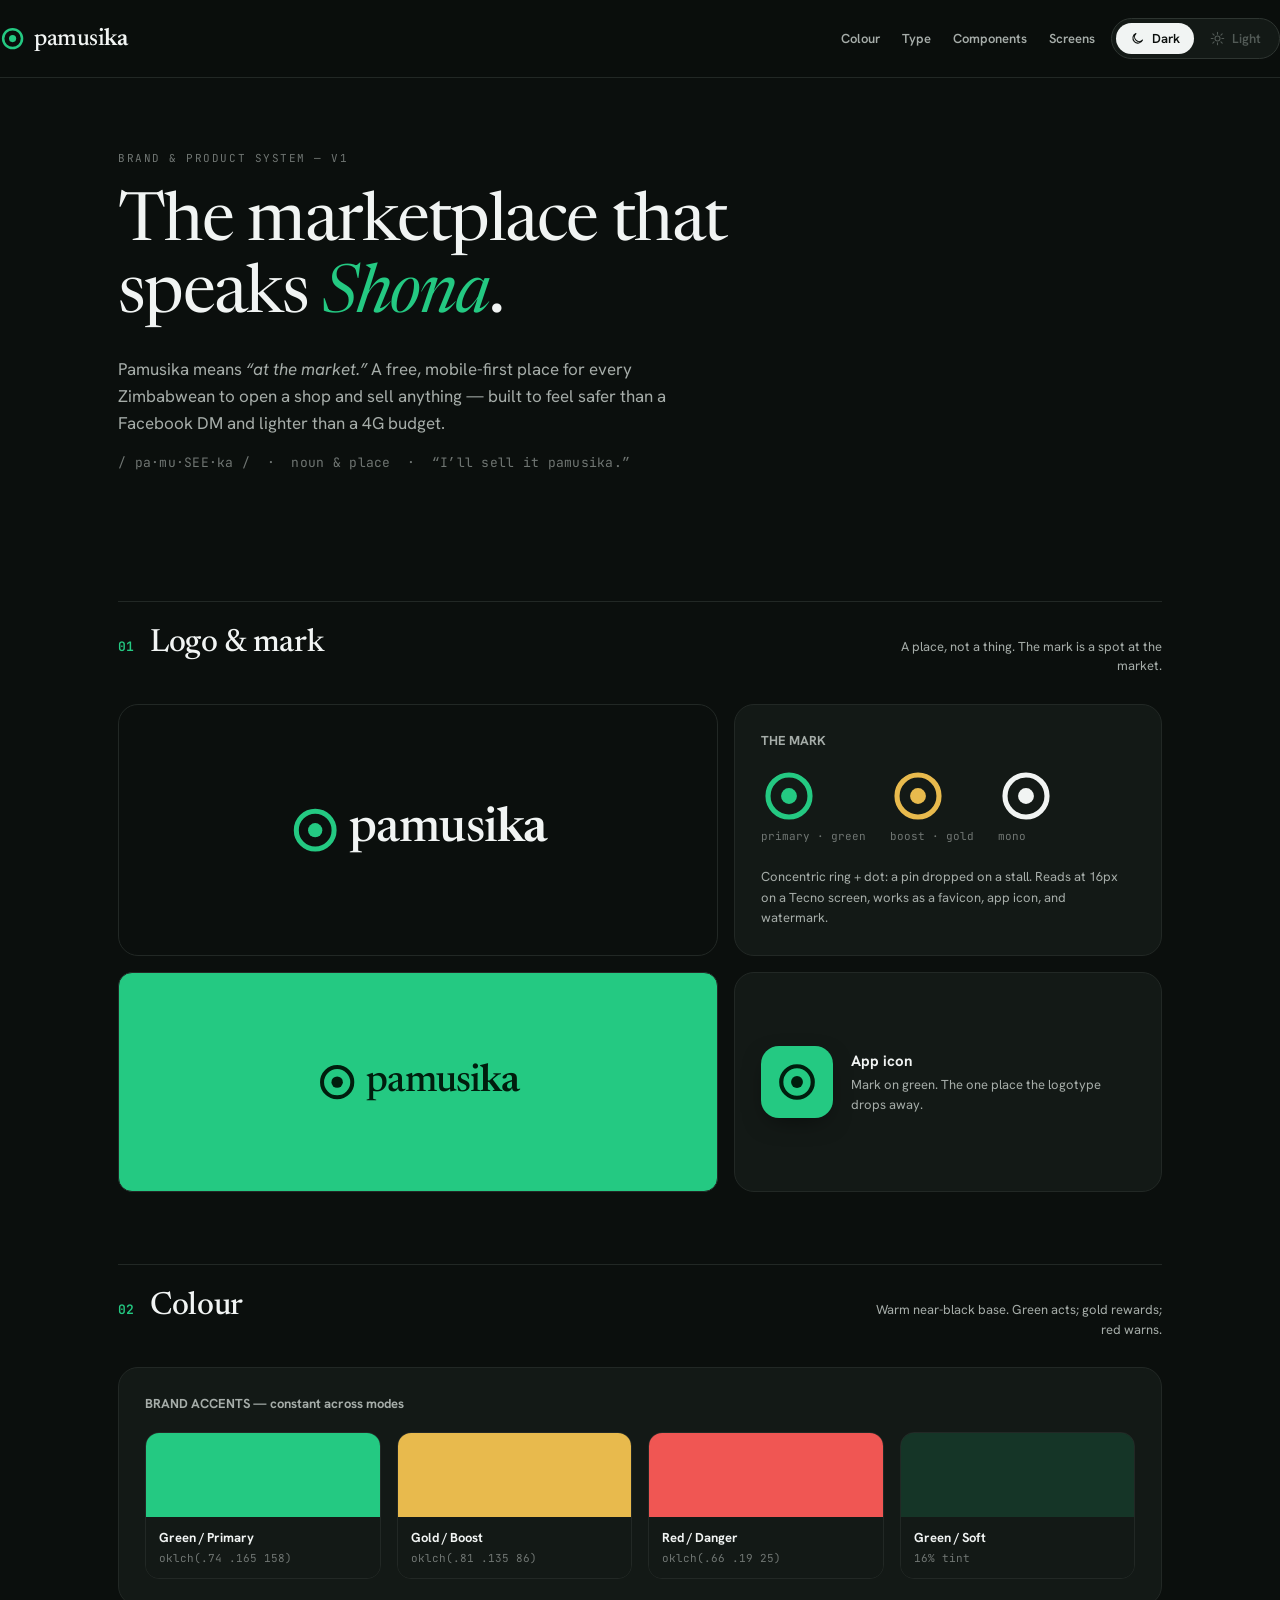
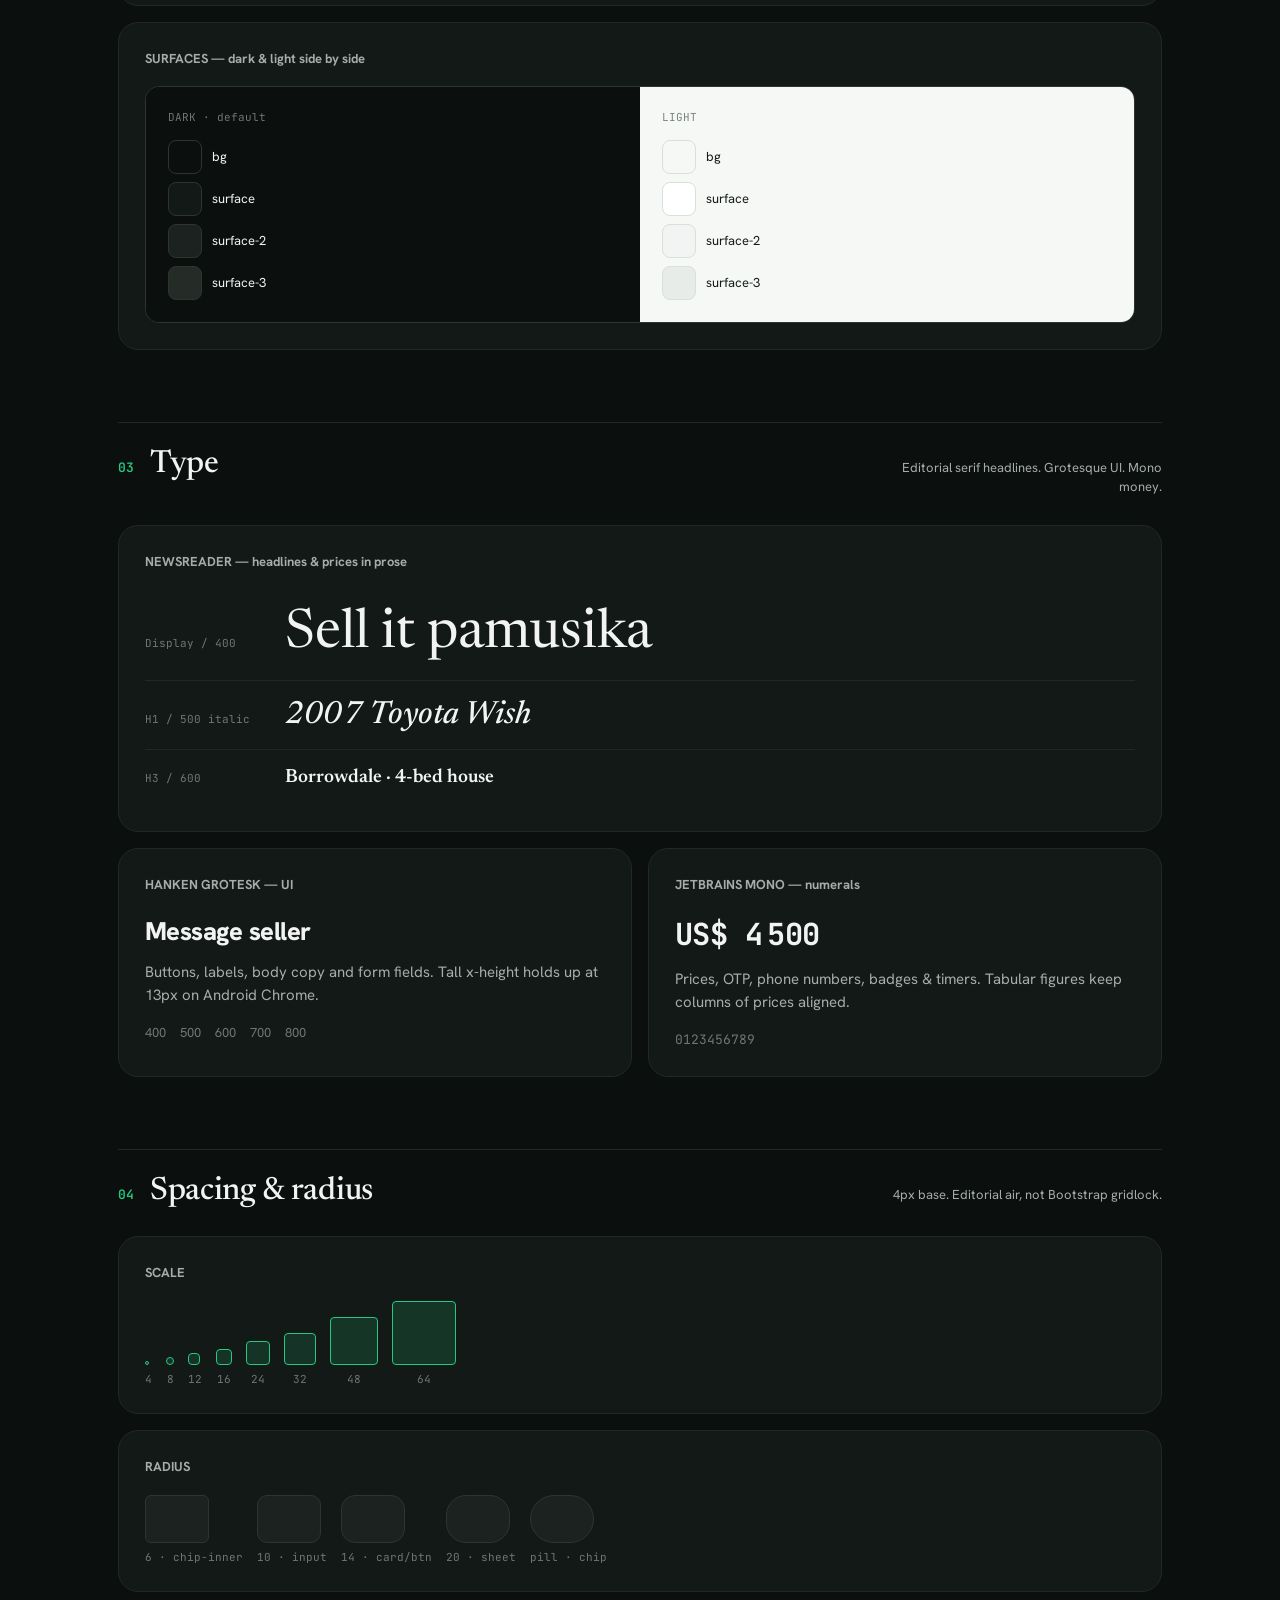
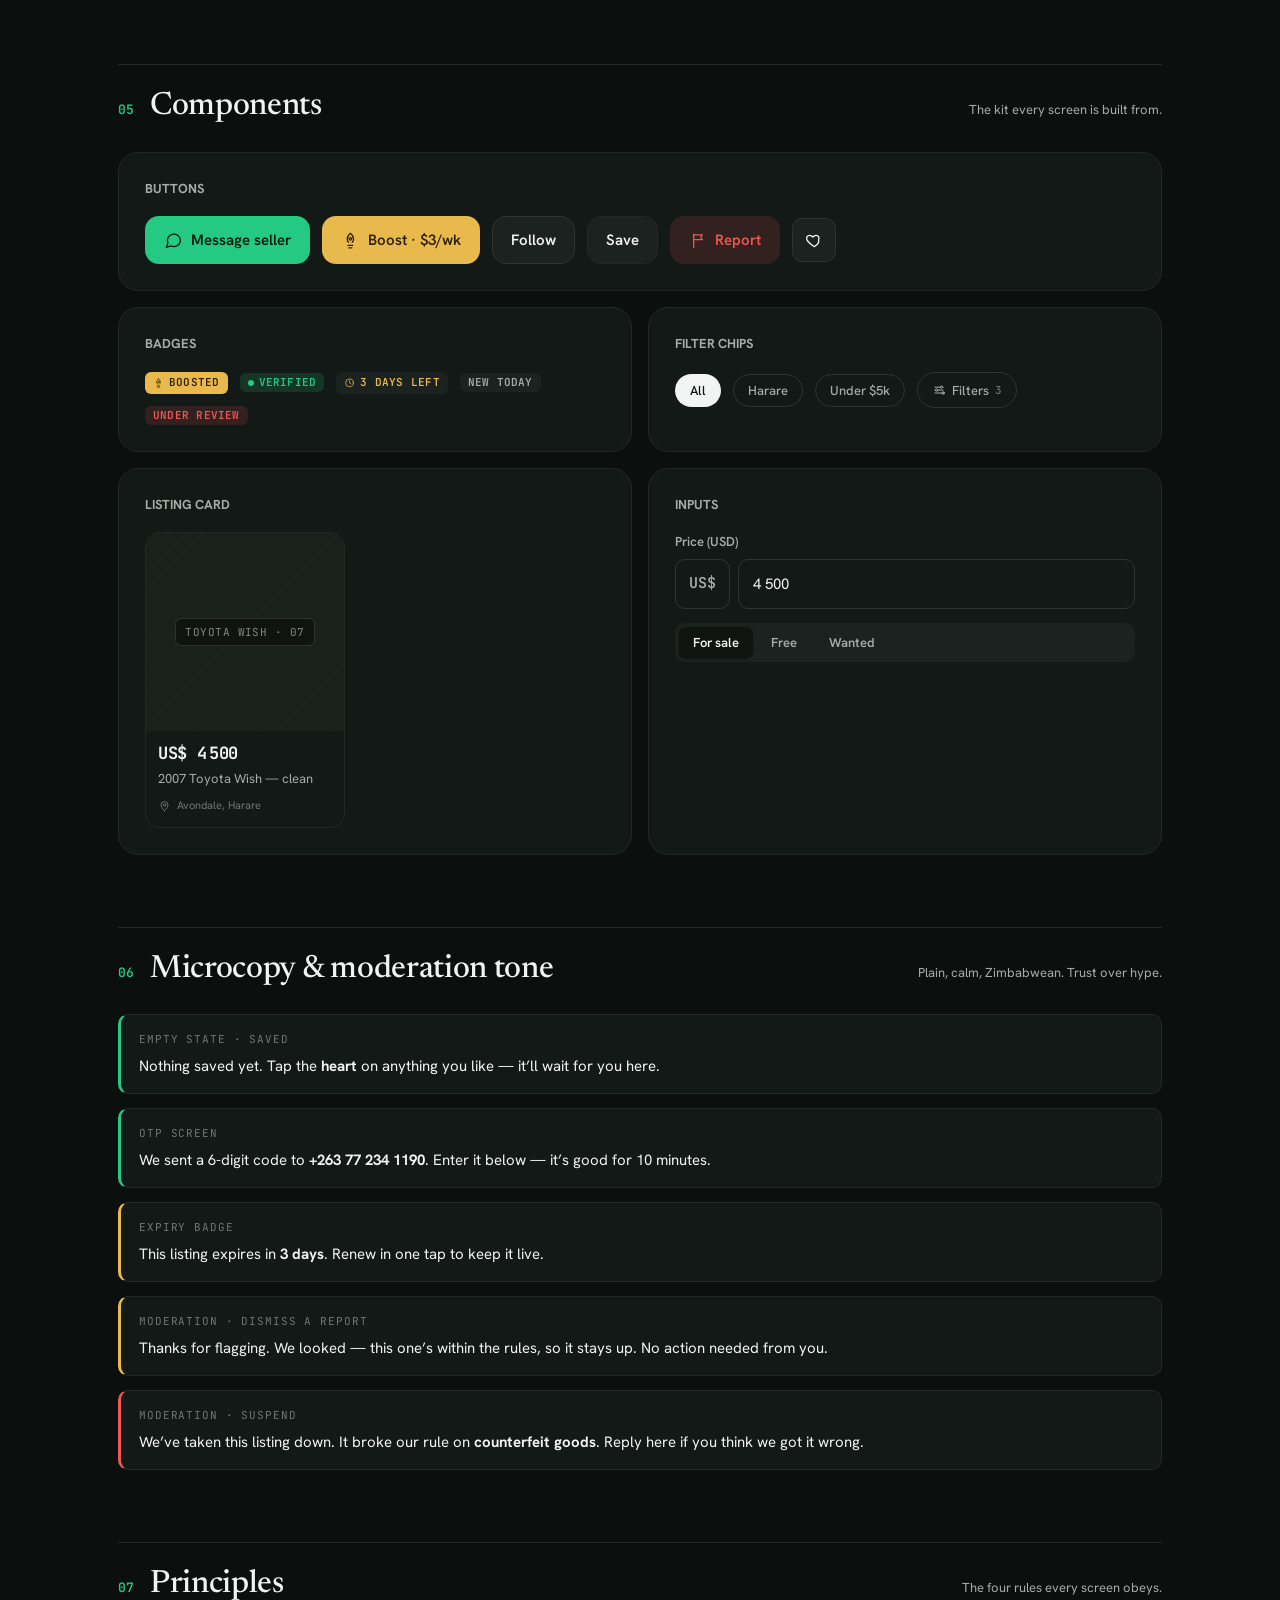
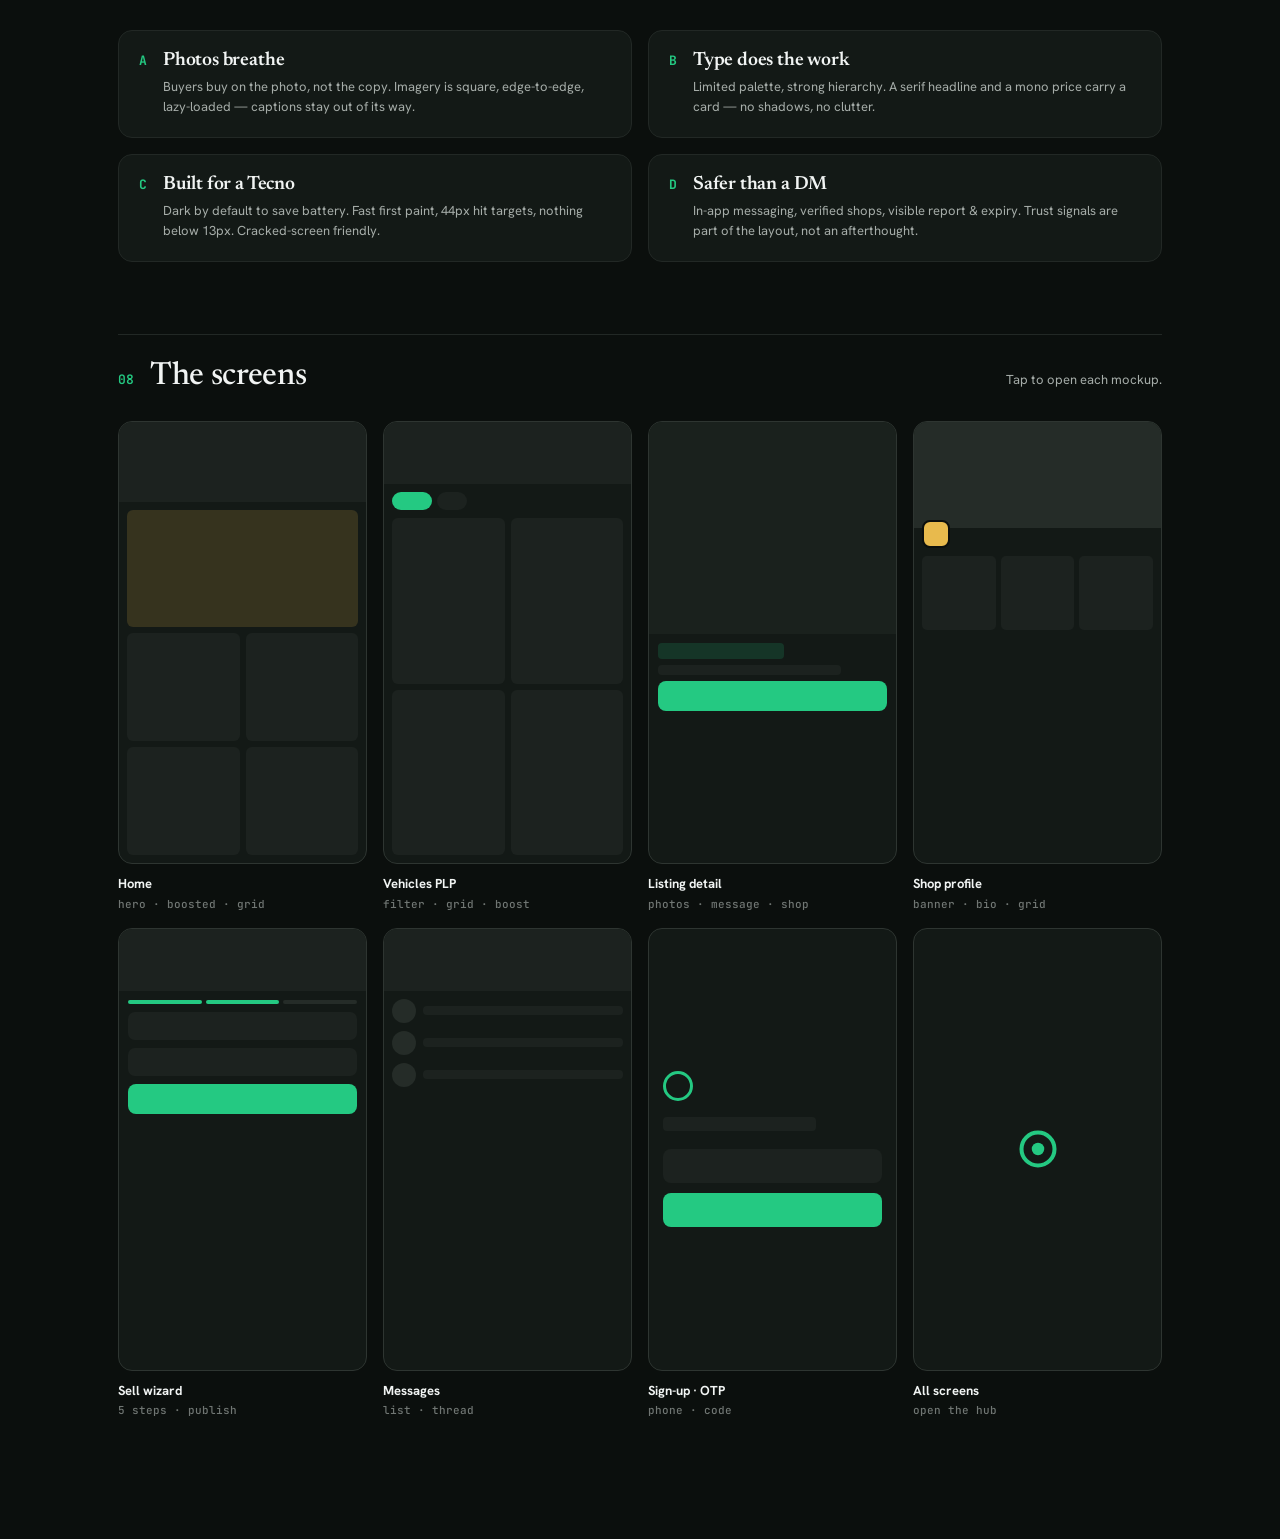
==== handoff-design/design/index.html @ 61e73e63 "init: PRD, Drizzle migration, claude-design handoff Pamusika = Zim multi-shop marketplace. Phone+OTP" ====
<!DOCTYPE html>
<html lang="en" data-theme="dark">
<head>
<meta charset="UTF-8">
<meta name="viewport" content="width=device-width, initial-scale=1">
<title>Pamusika — Design System</title>
<link rel="stylesheet" href="tokens.css">
<link rel="stylesheet" href="components.css">
<style>
  body { background: var(--bg); }
  .ds { max-width: 1100px; margin: 0 auto; padding: 0 28px 120px; }

  /* top bar */
  .ds-top { position: sticky; top: 0; z-index: 50; display: flex; align-items: center; gap: 16px;
    padding: 18px 28px; background: color-mix(in oklab, var(--bg) 86%, transparent);
    backdrop-filter: blur(14px); border-bottom: 1px solid var(--border-soft); margin: 0 -28px 0; }
  .ds-top .wordmark { font-size: 1.5rem; }
  .ds-top .spacer { flex: 1; }
  .ds-top nav { display: none; gap: 22px; font-size: var(--fs-sm); color: var(--text-muted); font-weight: 600; }
  @media (min-width: 800px){ .ds-top nav { display: flex; } }
  .ds-top nav a:hover { color: var(--text); }

  /* hero */
  .ds-hero { padding: 72px 0 56px; max-width: 760px; }
  .ds-hero .label-eyebrow { margin-bottom: 22px; }
  .ds-hero h1 { font-size: var(--fs-display); font-weight: 400; letter-spacing: -0.025em; }
  .ds-hero h1 em { font-style: italic; color: var(--green); }
  .ds-hero p { margin-top: 22px; font-size: var(--fs-lg); color: var(--text-muted); max-width: 560px; line-height: 1.6; }
  .ds-hero .pron { font-family: var(--font-mono); font-size: var(--fs-sm); color: var(--text-dim);
    margin-top: 16px; letter-spacing: 0.02em; }

  section { padding-top: 72px; }
  .sec-head { display: flex; align-items: baseline; gap: 16px; margin-bottom: 28px;
    border-top: 1px solid var(--border-soft); padding-top: 24px; }
  .sec-head .n { font-family: var(--font-mono); font-size: var(--fs-sm); color: var(--green); font-weight: 600; }
  .sec-head h2 { font-size: var(--fs-h1); font-weight: 500; }
  .sec-head p { color: var(--text-muted); font-size: var(--fs-sm); margin-left: auto; max-width: 300px; text-align: right; }
  @media (max-width: 640px){ .sec-head p { display: none; } }

  .grid { display: grid; gap: 16px; }
  .panel { background: var(--surface); border: 1px solid var(--border-soft); border-radius: var(--r-lg); padding: 26px; }
  .panel-head { font-size: var(--fs-sm); font-weight: 700; color: var(--text-muted); margin-bottom: 18px;
    display: flex; align-items: center; justify-content: space-between; }

  /* logo showcase */
  .logo-grid { grid-template-columns: 1fr; }
  @media (min-width: 720px){ .logo-grid { grid-template-columns: 1.4fr 1fr; } }
  .logo-stage { display: grid; place-items: center; min-height: 220px; gap: 0; }
  .logo-stage.dark { background: var(--bg); }
  .logo-stage.green { background: var(--green); border-radius: var(--r-md); }
  .logo-stage.green .wordmark, .logo-stage.green .wordmark .w { color: var(--green-ink); }
  .logo-stage.green .mark .ring { stroke: var(--green-ink); } .logo-stage.green .mark .dot { fill: var(--green-ink); }
  .mark-row { display: flex; align-items: center; gap: 24px; flex-wrap: wrap; }
  .mark-spec { display: flex; flex-direction: column; gap: 4px; }
  .mark-spec .mark { width: 56px; height: 56px; }
  .mark-cap { font-family: var(--font-mono); font-size: var(--fs-xs); color: var(--text-dim); }

  /* color */
  .swatches { grid-template-columns: repeat(2, 1fr); }
  @media (min-width: 640px){ .swatches { grid-template-columns: repeat(4, 1fr); } }
  .sw { border-radius: var(--r-md); overflow: hidden; border: 1px solid var(--border-soft); }
  .sw .chip-c { height: 84px; }
  .sw .meta { padding: 11px 13px; background: var(--surface); }
  .sw .meta .nm { font-size: var(--fs-sm); font-weight: 700; }
  .sw .meta .vl { font-family: var(--font-mono); font-size: var(--fs-xs); color: var(--text-dim); margin-top: 3px; }
  .mode-pair { display: grid; grid-template-columns: 1fr 1fr; gap: 0; border-radius: var(--r-md); overflow: hidden; border: 1px solid var(--border); }
  .mode-pair > div { padding: 22px; }

  /* type */
  .type-row { display: flex; align-items: baseline; gap: 20px; padding: 18px 0; border-bottom: 1px solid var(--border-soft); flex-wrap: wrap; }
  .type-row .spec { font-family: var(--font-mono); font-size: var(--fs-xs); color: var(--text-dim); width: 120px; flex: none; }
  .scale-display { font-family: var(--font-serif); line-height: 1; }

  /* components demo */
  .demo { display: flex; flex-wrap: wrap; gap: 12px; align-items: center; }
  .demo-col { display: flex; flex-direction: column; gap: 14px; }
  .spacing-row { display: flex; align-items: flex-end; gap: 14px; flex-wrap: wrap; }
  .sp-box { background: var(--green-soft); border: 1px solid var(--green); border-radius: 4px; }
  .sp-cap { font-family: var(--font-mono); font-size: var(--fs-xs); color: var(--text-dim); text-align: center; margin-top: 6px; }

  .principles { grid-template-columns: 1fr; }
  @media (min-width: 720px){ .principles { grid-template-columns: 1fr 1fr; } }
  .prin { display: flex; gap: 16px; padding: 20px; background: var(--surface); border: 1px solid var(--border-soft); border-radius: var(--r-md); }
  .prin .n { font-family: var(--font-mono); color: var(--green); font-weight: 700; font-size: var(--fs-sm); flex: none; }
  .prin h4 { font-family: var(--font-serif); font-size: var(--fs-h3); font-weight: 600; margin-bottom: 5px; }
  .prin p { font-size: var(--fs-sm); color: var(--text-muted); line-height: 1.55; }

  .screens-grid { grid-template-columns: repeat(2, 1fr); }
  @media (min-width: 700px){ .screens-grid { grid-template-columns: repeat(4, 1fr); } }
  .screen-link { display: flex; flex-direction: column; gap: 10px; }
  .screen-link .thumb { aspect-ratio: 9/16; border-radius: var(--r-md); border: 1px solid var(--border);
    background: var(--surface); display: flex; flex-direction: column; overflow: hidden; transition: border-color .15s, transform .15s var(--ease); }
  .screen-link:hover .thumb { border-color: var(--green); transform: translateY(-3px); }
  .screen-link .tt { font-size: var(--fs-sm); font-weight: 700; }
  .screen-link .tt span { display: block; font-weight: 500; color: var(--text-dim); font-family: var(--font-mono); font-size: var(--fs-xs); margin-top: 2px; }

  .copytone { display: grid; gap: 14px; }
  .ct { background: var(--surface); border: 1px solid var(--border-soft); border-left: 3px solid var(--green); border-radius: var(--r-sm); padding: 16px 18px; }
  .ct.warn { border-left-color: var(--gold); }
  .ct.danger { border-left-color: var(--danger); }
  .ct .ct-k { font-family: var(--font-mono); font-size: var(--fs-xs); color: var(--text-dim); text-transform: uppercase; letter-spacing: 0.08em; margin-bottom: 7px; }
  .ct .ct-v { font-size: var(--fs-base); }
  .ct .ct-v strong { font-weight: 700; }
</style>
</head>
<body>

<div class="ds-top">
  <span class="wordmark"><span class="mark"><svg viewBox="0 0 24 24"><circle class="ring" cx="12" cy="12" r="9" stroke-width="2.4"/><circle class="dot" cx="12" cy="12" r="3.4"/></svg></span><span class="w">pamusi<b>ka</b></span></span>
  <span class="spacer"></span>
  <nav>
    <a href="#colour">Colour</a>
    <a href="#type">Type</a>
    <a href="#components">Components</a>
    <a href="#screens">Screens</a>
  </nav>
  <div class="ctrl-toggle" data-toggle="theme">
    <button data-theme="dark"><i data-i="moon"></i>Dark</button>
    <button data-theme="light"><i data-i="sun"></i>Light</button>
  </div>
</div>

<div class="ds">

  <!-- HERO -->
  <div class="ds-hero">
    <div class="label-eyebrow">Brand &amp; product system — v1</div>
    <h1>The marketplace that speaks <em>Shona</em>.</h1>
    <p>Pamusika means <em>“at the market.”</em> A free, mobile-first place for every Zimbabwean to open a shop and sell anything — built to feel safer than a Facebook DM and lighter than a 4G budget.</p>
    <div class="pron">/ pa·mu·SEE·ka /&nbsp;&nbsp;·&nbsp;&nbsp;noun &amp; place&nbsp;&nbsp;·&nbsp;&nbsp;“I’ll sell it pamusika.”</div>
  </div>

  <!-- LOGO -->
  <section id="logo">
    <div class="sec-head"><span class="n">01</span><h2>Logo &amp; mark</h2><p>A place, not a thing. The mark is a spot at the market.</p></div>
    <div class="grid logo-grid">
      <div class="panel logo-stage dark">
        <span class="wordmark" style="font-size: 3rem;"><span class="mark"><svg viewBox="0 0 24 24"><circle class="ring" cx="12" cy="12" r="9" stroke-width="2.4"/><circle class="dot" cx="12" cy="12" r="3.4"/></svg></span><span class="w">pamusi<b>ka</b></span></span>
      </div>
      <div class="panel">
        <div class="panel-head">THE MARK</div>
        <div class="mark-row">
          <div class="mark-spec">
            <span class="mark"><svg viewBox="0 0 24 24"><circle class="ring" cx="12" cy="12" r="9" stroke-width="2.2"/><circle class="dot" cx="12" cy="12" r="3.4"/></svg></span>
            <span class="mark-cap">primary · green</span>
          </div>
          <div class="mark-spec">
            <span class="mark gold"><svg viewBox="0 0 24 24"><circle class="ring" cx="12" cy="12" r="9" stroke-width="2.2"/><circle class="dot" cx="12" cy="12" r="3.4"/></svg></span>
            <span class="mark-cap">boost · gold</span>
          </div>
          <div class="mark-spec">
            <span class="mark" style="color:var(--text)"><svg viewBox="0 0 24 24"><circle cx="12" cy="12" r="9" fill="none" stroke="currentColor" stroke-width="2.2"/><circle cx="12" cy="12" r="3.4" fill="currentColor"/></svg></span>
            <span class="mark-cap">mono</span>
          </div>
        </div>
        <p style="font-size:var(--fs-sm); color:var(--text-muted); margin-top:22px; line-height:1.6;">Concentric ring + dot: a pin dropped on a stall. Reads at 16px on a Tecno screen, works as a favicon, app icon, and watermark.</p>
      </div>
    </div>
    <div class="grid logo-grid" style="margin-top:16px;">
      <div class="panel logo-stage green">
        <span class="wordmark" style="font-size: 2.4rem;"><span class="mark"><svg viewBox="0 0 24 24"><circle class="ring" cx="12" cy="12" r="9" stroke-width="2.4"/><circle class="dot" cx="12" cy="12" r="3.4"/></svg></span><span class="w">pamusi<b>ka</b></span></span>
      </div>
      <div class="panel" style="display:flex; align-items:center; gap:18px;">
        <div style="width:72px;height:72px;border-radius:18px;background:var(--green);display:grid;place-items:center;flex:none;box-shadow:var(--shadow-md);">
          <span class="mark" style="width:42px;height:42px;"><svg viewBox="0 0 24 24"><circle cx="12" cy="12" r="9" fill="none" stroke="var(--green-ink)" stroke-width="2.4"/><circle cx="12" cy="12" r="3.4" fill="var(--green-ink)"/></svg></span>
        </div>
        <div>
          <div style="font-weight:700;">App icon</div>
          <div style="font-size:var(--fs-sm);color:var(--text-muted);margin-top:3px;">Mark on green. The one place the logotype drops away.</div>
        </div>
      </div>
    </div>
  </section>

  <!-- COLOUR -->
  <section id="colour">
    <div class="sec-head"><span class="n">02</span><h2>Colour</h2><p>Warm near-black base. Green acts; gold rewards; red warns.</p></div>

    <div class="panel" style="margin-bottom:16px;">
      <div class="panel-head">BRAND ACCENTS — constant across modes</div>
      <div class="grid swatches">
        <div class="sw"><div class="chip-c" style="background:var(--green)"></div><div class="meta"><div class="nm">Green / Primary</div><div class="vl">oklch(.74 .165 158)</div></div></div>
        <div class="sw"><div class="chip-c" style="background:var(--gold)"></div><div class="meta"><div class="nm">Gold / Boost</div><div class="vl">oklch(.81 .135 86)</div></div></div>
        <div class="sw"><div class="chip-c" style="background:var(--danger)"></div><div class="meta"><div class="nm">Red / Danger</div><div class="vl">oklch(.66 .19 25)</div></div></div>
        <div class="sw"><div class="chip-c" style="background:var(--green-soft)"></div><div class="meta"><div class="nm">Green / Soft</div><div class="vl">16% tint</div></div></div>
      </div>
    </div>

    <div class="panel">
      <div class="panel-head">SURFACES — dark &amp; light side by side</div>
      <div class="mode-pair">
        <div data-theme="dark" style="background:var(--bg)">
          <div style="font-family:var(--font-mono);font-size:var(--fs-xs);color:var(--text-dim);margin-bottom:14px;">DARK · default</div>
          <div style="display:flex;flex-direction:column;gap:8px;">
            <div style="display:flex;gap:10px;align-items:center;"><span style="width:34px;height:34px;border-radius:8px;background:var(--bg);border:1px solid var(--border)"></span><span style="font-size:var(--fs-sm)">bg</span></div>
            <div style="display:flex;gap:10px;align-items:center;"><span style="width:34px;height:34px;border-radius:8px;background:var(--surface);border:1px solid var(--border)"></span><span style="font-size:var(--fs-sm)">surface</span></div>
            <div style="display:flex;gap:10px;align-items:center;"><span style="width:34px;height:34px;border-radius:8px;background:var(--surface-2);border:1px solid var(--border)"></span><span style="font-size:var(--fs-sm)">surface-2</span></div>
            <div style="display:flex;gap:10px;align-items:center;"><span style="width:34px;height:34px;border-radius:8px;background:var(--surface-3);border:1px solid var(--border)"></span><span style="font-size:var(--fs-sm)">surface-3</span></div>
          </div>
        </div>
        <div data-theme="light" style="background:var(--bg)">
          <div style="font-family:var(--font-mono);font-size:var(--fs-xs);color:var(--text-dim);margin-bottom:14px;">LIGHT</div>
          <div style="display:flex;flex-direction:column;gap:8px;color:var(--text)">
            <div style="display:flex;gap:10px;align-items:center;"><span style="width:34px;height:34px;border-radius:8px;background:var(--bg);border:1px solid var(--border)"></span><span style="font-size:var(--fs-sm)">bg</span></div>
            <div style="display:flex;gap:10px;align-items:center;"><span style="width:34px;height:34px;border-radius:8px;background:var(--surface);border:1px solid var(--border)"></span><span style="font-size:var(--fs-sm)">surface</span></div>
            <div style="display:flex;gap:10px;align-items:center;"><span style="width:34px;height:34px;border-radius:8px;background:var(--surface-2);border:1px solid var(--border)"></span><span style="font-size:var(--fs-sm)">surface-2</span></div>
            <div style="display:flex;gap:10px;align-items:center;"><span style="width:34px;height:34px;border-radius:8px;background:var(--surface-3);border:1px solid var(--border)"></span><span style="font-size:var(--fs-sm)">surface-3</span></div>
          </div>
        </div>
      </div>
    </div>
  </section>

  <!-- TYPE -->
  <section id="type">
    <div class="sec-head"><span class="n">03</span><h2>Type</h2><p>Editorial serif headlines. Grotesque UI. Mono money.</p></div>
    <div class="grid" style="grid-template-columns:1fr;gap:16px;">
      <div class="panel">
        <div class="panel-head">NEWSREADER — headlines &amp; prices in prose</div>
        <div class="type-row"><span class="spec">Display / 400</span><span class="scale-display" style="font-size:3.4rem;">Sell it pamusika</span></div>
        <div class="type-row"><span class="spec">H1 / 500 italic</span><span class="scale-display" style="font-size:2rem;font-style:italic;font-weight:500;">2007 Toyota Wish</span></div>
        <div class="type-row" style="border:0;"><span class="spec">H3 / 600</span><span class="scale-display" style="font-size:1.2rem;font-weight:600;">Borrowdale · 4-bed house</span></div>
      </div>
      <div class="grid" style="grid-template-columns:1fr;gap:16px;">
        <div class="grid" style="grid-template-columns:1fr 1fr;gap:16px;">
          <div class="panel">
            <div class="panel-head">HANKEN GROTESK — UI</div>
            <div style="font-size:1.6rem;font-weight:800;letter-spacing:-0.02em;">Message seller</div>
            <p style="font-size:var(--fs-base);color:var(--text-muted);margin-top:10px;line-height:1.55;">Buttons, labels, body copy and form fields. Tall x-height holds up at 13px on Android Chrome.</p>
            <div style="display:flex;gap:14px;margin-top:16px;font-size:var(--fs-sm);color:var(--text-dim);"><span>400</span><span>500</span><span>600</span><span>700</span><span>800</span></div>
          </div>
          <div class="panel">
            <div class="panel-head">JETBRAINS MONO — numerals</div>
            <div class="mono" style="font-size:1.9rem;font-weight:700;letter-spacing:-0.02em;">US$ 4&thinsp;500</div>
            <p style="font-size:var(--fs-base);color:var(--text-muted);margin-top:10px;line-height:1.55;">Prices, OTP, phone numbers, badges &amp; timers. Tabular figures keep columns of prices aligned.</p>
            <div class="mono" style="display:flex;gap:14px;margin-top:16px;font-size:var(--fs-sm);color:var(--text-dim);">0123456789</div>
          </div>
        </div>
      </div>
    </div>
  </section>

  <!-- SPACING -->
  <section id="spacing">
    <div class="sec-head"><span class="n">04</span><h2>Spacing &amp; radius</h2><p>4px base. Editorial air, not Bootstrap gridlock.</p></div>
    <div class="grid" style="grid-template-columns:1fr;gap:16px;">
      <div class="panel">
        <div class="panel-head">SCALE</div>
        <div class="spacing-row">
          <div><div class="sp-box" style="width:4px;height:4px;"></div><div class="sp-cap">4</div></div>
          <div><div class="sp-box" style="width:8px;height:8px;"></div><div class="sp-cap">8</div></div>
          <div><div class="sp-box" style="width:12px;height:12px;"></div><div class="sp-cap">12</div></div>
          <div><div class="sp-box" style="width:16px;height:16px;"></div><div class="sp-cap">16</div></div>
          <div><div class="sp-box" style="width:24px;height:24px;"></div><div class="sp-cap">24</div></div>
          <div><div class="sp-box" style="width:32px;height:32px;"></div><div class="sp-cap">32</div></div>
          <div><div class="sp-box" style="width:48px;height:48px;"></div><div class="sp-cap">48</div></div>
          <div><div class="sp-box" style="width:64px;height:64px;"></div><div class="sp-cap">64</div></div>
        </div>
      </div>
      <div class="panel">
        <div class="panel-head">RADIUS</div>
        <div class="spacing-row">
          <div><div style="width:64px;height:48px;background:var(--surface-2);border:1px solid var(--border);border-radius:6px;"></div><div class="sp-cap">6 · chip-inner</div></div>
          <div><div style="width:64px;height:48px;background:var(--surface-2);border:1px solid var(--border);border-radius:10px;"></div><div class="sp-cap">10 · input</div></div>
          <div><div style="width:64px;height:48px;background:var(--surface-2);border:1px solid var(--border);border-radius:14px;"></div><div class="sp-cap">14 · card/btn</div></div>
          <div><div style="width:64px;height:48px;background:var(--surface-2);border:1px solid var(--border);border-radius:20px;"></div><div class="sp-cap">20 · sheet</div></div>
          <div><div style="width:64px;height:48px;background:var(--surface-2);border:1px solid var(--border);border-radius:999px;"></div><div class="sp-cap">pill · chip</div></div>
        </div>
      </div>
    </div>
  </section>

  <!-- COMPONENTS -->
  <section id="components">
    <div class="sec-head"><span class="n">05</span><h2>Components</h2><p>The kit every screen is built from.</p></div>

    <div class="grid" style="grid-template-columns:1fr;gap:16px;">
      <div class="panel">
        <div class="panel-head">BUTTONS</div>
        <div class="demo">
          <button class="btn btn-primary"><i data-i="chat"></i>Message seller</button>
          <button class="btn btn-gold"><i data-i="boost"></i>Boost · $3/wk</button>
          <button class="btn">Follow</button>
          <button class="btn btn-soft">Save</button>
          <button class="btn btn-danger"><i data-i="flag"></i>Report</button>
          <button class="btn btn-icon"><i data-i="heart"></i></button>
        </div>
      </div>

      <div class="grid" style="grid-template-columns:1fr 1fr;gap:16px;">
        <div class="panel">
          <div class="panel-head">BADGES</div>
          <div class="demo">
            <span class="badge badge-boost"><i data-i="boost" style="width:11px"></i>Boosted</span>
            <span class="badge badge-green badge-dot">Verified</span>
            <span class="badge badge-expire"><i data-i="clock" style="width:11px"></i>3 days left</span>
            <span class="badge">New today</span>
            <span class="badge badge-danger">Under review</span>
          </div>
        </div>
        <div class="panel">
          <div class="panel-head">FILTER CHIPS</div>
          <div class="demo" data-group>
            <span class="chip active" data-item>All</span>
            <span class="chip" data-item>Harare</span>
            <span class="chip" data-item>Under $5k</span>
            <span class="chip" data-item><i data-i="sliders" style="width:14px"></i>Filters <span class="chip-count">3</span></span>
          </div>
        </div>
      </div>

      <div class="grid" style="grid-template-columns:1fr 1fr;gap:16px;">
        <div class="panel">
          <div class="panel-head">LISTING CARD</div>
          <div class="listing" style="max-width:200px;">
            <span class="badge badge-boost"><i data-i="boost" style="width:11px"></i>Boost</span>
            <button class="listing-fav" data-fav><i data-i="heart"></i></button>
            <div class="ph"><span class="ph-tag">toyota wish · 07</span></div>
            <div class="listing-body">
              <div class="listing-price">US$ 4&thinsp;500</div>
              <div class="listing-title">2007 Toyota Wish — clean</div>
              <div class="listing-meta"><i data-i="pin" style="width:13px"></i>Avondale, Harare</div>
            </div>
          </div>
        </div>
        <div class="panel">
          <div class="panel-head">INPUTS</div>
          <div class="demo-col">
            <div class="field"><label>Price (USD)</label>
              <div class="input-group"><span class="input-prefix">US$</span><input class="input" value="4 500"></div>
            </div>
            <div class="seg" data-group><button class="active" data-item>For sale</button><button data-item>Free</button><button data-item>Wanted</button></div>
          </div>
        </div>
      </div>
    </div>
  </section>

  <!-- COPY / MODERATION -->
  <section id="copy">
    <div class="sec-head"><span class="n">06</span><h2>Microcopy &amp; moderation tone</h2><p>Plain, calm, Zimbabwean. Trust over hype.</p></div>
    <div class="copytone">
      <div class="ct"><div class="ct-k">Empty state · saved</div><div class="ct-v">Nothing saved yet. Tap the <strong>heart</strong> on anything you like — it’ll wait for you here.</div></div>
      <div class="ct"><div class="ct-k">OTP screen</div><div class="ct-v">We sent a 6-digit code to <strong>+263 77 234 1190</strong>. Enter it below — it’s good for 10 minutes.</div></div>
      <div class="ct warn"><div class="ct-k">Expiry badge</div><div class="ct-v">This listing expires in <strong>3 days</strong>. Renew in one tap to keep it live.</div></div>
      <div class="ct warn"><div class="ct-k">Moderation · dismiss a report</div><div class="ct-v">Thanks for flagging. We looked — this one’s within the rules, so it stays up. No action needed from you.</div></div>
      <div class="ct danger"><div class="ct-k">Moderation · suspend</div><div class="ct-v">We’ve taken this listing down. It broke our rule on <strong>counterfeit goods</strong>. Reply here if you think we got it wrong.</div></div>
    </div>
  </section>

  <!-- PRINCIPLES -->
  <section id="principles">
    <div class="sec-head"><span class="n">07</span><h2>Principles</h2><p>The four rules every screen obeys.</p></div>
    <div class="grid principles">
      <div class="prin"><span class="n">A</span><div><h4>Photos breathe</h4><p>Buyers buy on the photo, not the copy. Imagery is square, edge-to-edge, lazy-loaded — captions stay out of its way.</p></div></div>
      <div class="prin"><span class="n">B</span><div><h4>Type does the work</h4><p>Limited palette, strong hierarchy. A serif headline and a mono price carry a card — no shadows, no clutter.</p></div></div>
      <div class="prin"><span class="n">C</span><div><h4>Built for a Tecno</h4><p>Dark by default to save battery. Fast first paint, 44px hit targets, nothing below 13px. Cracked-screen friendly.</p></div></div>
      <div class="prin"><span class="n">D</span><div><h4>Safer than a DM</h4><p>In-app messaging, verified shops, visible report &amp; expiry. Trust signals are part of the layout, not an afterthought.</p></div></div>
    </div>
  </section>

  <!-- SCREENS -->
  <section id="screens">
    <div class="sec-head"><span class="n">08</span><h2>The screens</h2><p>Tap to open each mockup.</p></div>
    <div class="grid screens-grid">
      <a class="screen-link" href="../screens/home.html"><span class="thumb" id="t-home"></span><span class="tt">Home<span>hero · boosted · grid</span></span></a>
      <a class="screen-link" href="../screens/vehicles.html"><span class="thumb" id="t-veh"></span><span class="tt">Vehicles PLP<span>filter · grid · boost</span></span></a>
      <a class="screen-link" href="../screens/listing.html"><span class="thumb" id="t-lst"></span><span class="tt">Listing detail<span>photos · message · shop</span></span></a>
      <a class="screen-link" href="../screens/shop.html"><span class="thumb" id="t-shop"></span><span class="tt">Shop profile<span>banner · bio · grid</span></span></a>
      <a class="screen-link" href="../screens/sell.html"><span class="thumb" id="t-sell"></span><span class="tt">Sell wizard<span>5 steps · publish</span></span></a>
      <a class="screen-link" href="../screens/messages.html"><span class="thumb" id="t-msg"></span><span class="tt">Messages<span>list · thread</span></span></a>
      <a class="screen-link" href="../screens/signup.html"><span class="thumb" id="t-sign"></span><span class="tt">Sign-up · OTP<span>phone · code</span></span></a>
      <a class="screen-link" href="../index.html"><span class="thumb" id="t-hub" style="align-items:center;justify-content:center;"><span class="mark" style="width:44px;height:44px;"><svg viewBox="0 0 24 24"><circle class="ring" cx="12" cy="12" r="9" stroke-width="2.2"/><circle class="dot" cx="12" cy="12" r="3.4"/></svg></span></span><span class="tt">All screens<span>open the hub</span></span></a>
    </div>
  </section>

</div>

<script src="icons.js"></script>
<script src="shell.js"></script>
<script>
  // mini thumbnails for screen links
  function thumb(parts){ return parts; }
  const T = {
    't-home':'<div style="height:18%;background:var(--surface-2)"></div><div style="flex:1;padding:8px;display:flex;flex-direction:column;gap:6px"><div style="height:34%;background:var(--gold-soft);border-radius:6px"></div><div style="display:grid;grid-template-columns:1fr 1fr;gap:6px;flex:1"><div style="background:var(--surface-2);border-radius:6px"></div><div style="background:var(--surface-2);border-radius:6px"></div><div style="background:var(--surface-2);border-radius:6px"></div><div style="background:var(--surface-2);border-radius:6px"></div></div></div>',
    't-veh':'<div style="height:14%;background:var(--surface-2)"></div><div style="padding:8px;display:flex;gap:5px"><div style="height:18px;width:40px;background:var(--green);border-radius:99px"></div><div style="height:18px;width:30px;background:var(--surface-2);border-radius:99px"></div></div><div style="flex:1;padding:0 8px 8px;display:grid;grid-template-columns:1fr 1fr;gap:6px"><div style="background:var(--surface-2);border-radius:6px"></div><div style="background:var(--surface-2);border-radius:6px"></div><div style="background:var(--surface-2);border-radius:6px"></div><div style="background:var(--surface-2);border-radius:6px"></div></div>',
    't-lst':'<div style="height:48%;background:var(--ph-a)"></div><div style="padding:9px;display:flex;flex-direction:column;gap:6px"><div style="height:16px;width:55%;background:var(--green-soft);border-radius:4px"></div><div style="height:10px;width:80%;background:var(--surface-2);border-radius:4px"></div><div style="margin-top:auto;height:30px;background:var(--green);border-radius:8px"></div></div>',
    't-shop':'<div style="height:24%;background:var(--surface-3)"></div><div style="padding:8px;margin-top:-16px"><div style="width:28px;height:28px;border-radius:8px;background:var(--gold);border:2px solid var(--bg)"></div><div style="display:grid;grid-template-columns:1fr 1fr 1fr;gap:5px;margin-top:8px"><div style="aspect-ratio:1;background:var(--surface-2);border-radius:5px"></div><div style="aspect-ratio:1;background:var(--surface-2);border-radius:5px"></div><div style="aspect-ratio:1;background:var(--surface-2);border-radius:5px"></div></div></div>',
    't-sell':'<div style="height:14%;background:var(--surface-2)"></div><div style="padding:9px;display:flex;flex-direction:column;gap:8px"><div style="display:flex;gap:4px"><div style="flex:1;height:4px;background:var(--green);border-radius:9px"></div><div style="flex:1;height:4px;background:var(--green);border-radius:9px"></div><div style="flex:1;height:4px;background:var(--surface-3);border-radius:9px"></div></div><div style="height:28px;background:var(--surface-2);border-radius:7px"></div><div style="height:28px;background:var(--surface-2);border-radius:7px"></div><div style="margin-top:auto;height:30px;background:var(--green);border-radius:8px"></div></div>',
    't-msg':'<div style="height:14%;background:var(--surface-2)"></div><div style="flex:1;padding:8px;display:flex;flex-direction:column;gap:8px"><div style="display:flex;gap:7px;align-items:center"><div style="width:24px;height:24px;border-radius:50%;background:var(--surface-3)"></div><div style="flex:1;height:9px;background:var(--surface-2);border-radius:4px"></div></div><div style="display:flex;gap:7px;align-items:center"><div style="width:24px;height:24px;border-radius:50%;background:var(--surface-3)"></div><div style="flex:1;height:9px;background:var(--surface-2);border-radius:4px"></div></div><div style="display:flex;gap:7px;align-items:center"><div style="width:24px;height:24px;border-radius:50%;background:var(--surface-3)"></div><div style="flex:1;height:9px;background:var(--surface-2);border-radius:4px"></div></div></div>',
    't-sign':'<div style="flex:1;padding:14px;display:flex;flex-direction:column;justify-content:center;gap:10px"><div style="width:30px;height:30px;border-radius:50%;border:3px solid var(--green);margin-bottom:6px"></div><div style="height:14px;width:70%;background:var(--surface-2);border-radius:4px"></div><div style="height:34px;background:var(--surface-2);border-radius:8px;margin-top:8px"></div><div style="height:34px;background:var(--green);border-radius:8px"></div></div>',
  };
  Object.keys(T).forEach(function(id){ var el=document.getElementById(id); if(el){ el.innerHTML=T[id]; } });
</script>
</body>
</html>
---- handoff-design/design/tokens.css ----
/* ============================================================
   PAMUSIKA — Design Tokens
   "At the market." Dark-mode-first. Green + gold on warm black.
   ============================================================ */

/* ---- Fonts (Google) ---- */
@import url('https://fonts.googleapis.com/css2?family=Newsreader:ital,opsz,wght@0,6..72,400;0,6..72,500;0,6..72,600;1,6..72,400;1,6..72,500&family=Hanken+Grotesk:wght@400;500;600;700;800&family=JetBrains+Mono:wght@400;500;600;700&display=swap');

:root {
  /* ---------- TYPE ---------- */
  --font-serif: 'Newsreader', Georgia, 'Times New Roman', serif;
  --font-ui: 'Hanken Grotesk', -apple-system, system-ui, sans-serif;
  --font-mono: 'JetBrains Mono', ui-monospace, 'SF Mono', monospace;

  --fs-display: clamp(2.6rem, 9vw, 4.2rem);
  --fs-h1: 2rem;
  --fs-h2: 1.5rem;
  --fs-h3: 1.2rem;
  --fs-lg: 1.0625rem;
  --fs-base: 0.9375rem;   /* 15px */
  --fs-sm: 0.8125rem;     /* 13px */
  --fs-xs: 0.6875rem;     /* 11px */

  /* ---------- SPACING (4px base) ---------- */
  --s1: 4px;  --s2: 8px;  --s3: 12px; --s4: 16px;
  --s5: 20px; --s6: 24px; --s7: 32px; --s8: 40px;
  --s9: 48px; --s10: 64px;

  /* ---------- RADII ---------- */
  --r-xs: 6px;  --r-sm: 10px; --r-md: 14px;
  --r-lg: 20px; --r-xl: 28px; --r-pill: 999px;

  /* ---------- BRAND ACCENTS (constant across modes) ---------- */
  --green: oklch(0.74 0.165 158);
  --green-press: oklch(0.66 0.16 158);
  --green-ink: oklch(0.20 0.05 158);      /* text ON green */
  --gold: oklch(0.81 0.135 86);
  --gold-press: oklch(0.74 0.13 86);
  --gold-ink: oklch(0.26 0.06 86);        /* text ON gold */

  /* ---------- SEMANTIC ---------- */
  --danger: oklch(0.66 0.19 25);
  --danger-soft: oklch(0.66 0.19 25 / 0.14);
  --warning: var(--gold);
  --success: var(--green);

  /* motion */
  --ease: cubic-bezier(.22,.61,.36,1);
}

/* =========================================================
   DARK MODE (default)
   ========================================================= */
:root,
[data-theme="dark"] {
  color-scheme: dark;
  --bg: oklch(0.165 0.008 162);
  --bg-elev: oklch(0.185 0.009 162);
  --surface: oklch(0.205 0.01 162);
  --surface-2: oklch(0.245 0.011 162);
  --surface-3: oklch(0.285 0.012 162);
  --border: oklch(0.32 0.012 162);
  --border-soft: oklch(0.27 0.011 162);

  --text: oklch(0.965 0.004 162);
  --text-muted: oklch(0.74 0.009 162);
  --text-dim: oklch(0.56 0.009 162);

  --green-soft: oklch(0.74 0.165 158 / 0.16);
  --gold-soft: oklch(0.81 0.135 86 / 0.16);

  --ph-a: oklch(0.24 0.012 162);   /* photo placeholder base */
  --ph-b: oklch(0.27 0.014 162);   /* photo placeholder stripe */
  --ph-label: oklch(0.62 0.01 162);

  --shadow-sm: 0 1px 2px oklch(0 0 0 / 0.4);
  --shadow-md: 0 8px 24px -8px oklch(0 0 0 / 0.55);
  --shadow-lg: 0 24px 60px -20px oklch(0 0 0 / 0.7);
  --scrim: oklch(0.1 0.005 162 / 0.72);
}

/* =========================================================
   LIGHT MODE
   ========================================================= */
[data-theme="light"] {
  color-scheme: light;
  --bg: oklch(0.975 0.004 150);
  --bg-elev: oklch(0.995 0.003 150);
  --surface: oklch(1 0 0);
  --surface-2: oklch(0.965 0.005 150);
  --surface-3: oklch(0.94 0.006 150);
  --border: oklch(0.9 0.006 150);
  --border-soft: oklch(0.93 0.005 150);

  --text: oklch(0.22 0.012 162);
  --text-muted: oklch(0.46 0.012 162);
  --text-dim: oklch(0.6 0.01 162);

  --green: oklch(0.6 0.15 158);
  --green-press: oklch(0.53 0.145 158);
  --green-ink: oklch(0.99 0.01 158);
  --gold: oklch(0.66 0.125 82);
  --gold-press: oklch(0.59 0.12 82);
  --gold-ink: oklch(0.99 0.01 82);
  --danger: oklch(0.58 0.2 25);

  --green-soft: oklch(0.6 0.15 158 / 0.12);
  --gold-soft: oklch(0.66 0.125 82 / 0.14);
  --danger-soft: oklch(0.58 0.2 25 / 0.1);

  --ph-a: oklch(0.93 0.006 150);
  --ph-b: oklch(0.9 0.008 150);
  --ph-label: oklch(0.55 0.01 150);

  --shadow-sm: 0 1px 2px oklch(0.5 0.02 162 / 0.12);
  --shadow-md: 0 10px 30px -12px oklch(0.4 0.02 162 / 0.22);
  --shadow-lg: 0 30px 70px -24px oklch(0.4 0.02 162 / 0.28);
  --scrim: oklch(0.2 0.01 162 / 0.5);
}

/* =========================================================
   RESET / BASE
   ========================================================= */
*, *::before, *::after { box-sizing: border-box; }
* { margin: 0; padding: 0; }

html { -webkit-text-size-adjust: 100%; }

body {
  font-family: var(--font-ui);
  font-size: var(--fs-base);
  line-height: 1.5;
  color: var(--text);
  background: var(--bg);
  -webkit-font-smoothing: antialiased;
  text-rendering: optimizeLegibility;
}

h1, h2, h3, h4 { font-family: var(--font-serif); font-weight: 500; line-height: 1.08; letter-spacing: -0.01em; }
h1 { font-size: var(--fs-h1); }
h2 { font-size: var(--fs-h2); }
h3 { font-size: var(--fs-h3); }

a { color: inherit; text-decoration: none; }
button { font-family: inherit; cursor: pointer; border: none; background: none; color: inherit; }
img, svg { display: block; max-width: 100%; }
input, textarea, select { font-family: inherit; font-size: inherit; color: inherit; }

::selection { background: var(--green-soft); }

/* numerals / money / labels */
.mono { font-family: var(--font-mono); font-feature-settings: "tnum" 1; }
.serif { font-family: var(--font-serif); }

/* scrollbars */
.scroll-x::-webkit-scrollbar, .scroll-y::-webkit-scrollbar { height: 0; width: 0; }
.scroll-x { scrollbar-width: none; -ms-overflow-style: none; }
---- handoff-design/design/components.css ----
/* ============================================================
   PAMUSIKA — Components
   ============================================================ */

/* ---------- ICON BASE ---------- */
i[data-i] { display: inline-flex; align-items: center; justify-content: center;
  width: 1.25em; height: 1.25em; flex: none; }
i[data-i] svg { width: 100%; height: 100%; }

/* ---------- LOGO / MARK ---------- */
/* "Place" pin: concentric ring + dot */
.mark { display: inline-flex; align-items: center; justify-content: center; flex: none; }
.mark svg { width: 100%; height: 100%; display: block; }
.mark .ring { fill: none; stroke: var(--green); }
.mark .dot { fill: var(--green); }
.mark.gold .ring { stroke: var(--gold); }
.mark.gold .dot { fill: var(--gold); }

.wordmark {
  font-family: var(--font-serif);
  font-weight: 500;
  letter-spacing: -0.02em;
  display: inline-flex; align-items: center; gap: 9px;
  color: var(--text);
}
.wordmark .mark { width: 1.05em; height: 1.05em; }
.wordmark .w { line-height: 1; }
.wordmark .w b { font-weight: 600; }

/* ---------- BUTTONS ---------- */
.btn {
  display: inline-flex; align-items: center; justify-content: center; gap: 8px;
  font-family: var(--font-ui); font-weight: 600; font-size: var(--fs-base);
  line-height: 1; padding: 0 18px; height: 48px; border-radius: var(--r-md);
  background: var(--surface-2); color: var(--text);
  border: 1px solid var(--border);
  transition: transform .12s var(--ease), background .15s var(--ease), border-color .15s;
  -webkit-tap-highlight-color: transparent; white-space: nowrap;
}
.btn:active { transform: scale(0.975); }
.btn svg { width: 18px; height: 18px; }

.btn-primary { background: var(--green); color: var(--green-ink); border-color: transparent; }
.btn-primary:active { background: var(--green-press); }

.btn-gold { background: var(--gold); color: var(--gold-ink); border-color: transparent; }
.btn-gold:active { background: var(--gold-press); }

.btn-ghost { background: transparent; }
.btn-soft { background: var(--surface-2); border-color: var(--border-soft); }
.btn-danger { background: var(--danger-soft); color: var(--danger); border-color: transparent; }

.btn-sm { height: 38px; padding: 0 14px; font-size: var(--fs-sm); border-radius: var(--r-sm); }
.btn-lg { height: 54px; font-size: var(--fs-lg); }
.btn-block { width: 100%; }
.btn-icon { width: 44px; height: 44px; padding: 0; border-radius: var(--r-sm); }

/* ---------- BADGES / CHIPS ---------- */
.badge {
  display: inline-flex; align-items: center; gap: 5px;
  font-family: var(--font-mono); font-weight: 600; font-size: var(--fs-xs);
  letter-spacing: 0.02em; text-transform: uppercase;
  padding: 4px 8px; border-radius: var(--r-xs); line-height: 1; white-space: nowrap;
  background: var(--surface-2); color: var(--text-muted);
}
.badge-boost { background: var(--gold); color: var(--gold-ink); }
.badge-green { background: var(--green-soft); color: var(--green); }
.badge-danger { background: var(--danger-soft); color: var(--danger); }
.badge-expire { background: var(--surface-2); color: var(--gold); }
.badge-dot::before { content:""; width:6px; height:6px; border-radius:50%; background: currentColor; }

.chip {
  display: inline-flex; align-items: center; gap: 6px;
  font-size: var(--fs-sm); font-weight: 500; line-height: 1;
  padding: 9px 14px; border-radius: var(--r-pill);
  background: var(--surface); border: 1px solid var(--border);
  color: var(--text-muted); white-space: nowrap;
  -webkit-tap-highlight-color: transparent;
}
.chip.active { background: var(--text); color: var(--bg); border-color: transparent; }
.chip-count { font-family: var(--font-mono); font-size: var(--fs-xs); opacity: 0.6; }

/* ---------- PHOTO PLACEHOLDER ---------- */
/* Looks like the lazy-load state: flat tint + hairline + mono caption */
.ph {
  position: relative; overflow: hidden; background: var(--ph-a);
  display: flex; align-items: center; justify-content: center;
}
.ph::before {
  content: ""; position: absolute; inset: 0;
  background-image: repeating-linear-gradient(
    -45deg, transparent 0 11px, var(--ph-b) 11px 12px);
  opacity: 0.5;
}
.ph .ph-tag {
  position: relative; font-family: var(--font-mono); font-size: var(--fs-xs);
  letter-spacing: 0.04em; color: var(--ph-label); text-transform: uppercase;
  padding: 5px 9px; border: 1px solid var(--border); border-radius: var(--r-xs);
  background: var(--bg-elev); max-width: 80%; text-align: center;
}

/* ---------- CARDS ---------- */
.card {
  background: var(--surface); border: 1px solid var(--border-soft);
  border-radius: var(--r-md); overflow: hidden;
}

/* Listing card */
.listing {
  background: var(--surface); border: 1px solid var(--border-soft);
  border-radius: var(--r-md); overflow: hidden; position: relative;
  transition: transform .14s var(--ease), border-color .15s;
}
.listing:active { transform: scale(0.985); }
.listing .ph { aspect-ratio: 1 / 1; }
.listing-body { padding: 10px 12px 13px; }
.listing-price { font-family: var(--font-mono); font-weight: 700; font-size: var(--fs-lg); letter-spacing: -0.02em; }
.listing-title { font-size: var(--fs-sm); color: var(--text-muted); margin-top: 2px;
  display: -webkit-box; -webkit-line-clamp: 1; -webkit-box-orient: vertical; overflow: hidden; }
.listing-meta { display: flex; align-items: center; gap: 6px; margin-top: 9px;
  font-size: var(--fs-xs); color: var(--text-dim); }
.listing-fav { position: absolute; top: 9px; right: 9px; width: 34px; height: 34px;
  border-radius: 50%; background: var(--scrim); backdrop-filter: blur(6px);
  display: grid; place-items: center; color: #fff; }
.listing-fav svg { width: 17px; height: 17px; }
.listing .badge-boost { position: absolute; top: 9px; left: 9px; box-shadow: var(--shadow-sm); }

/* ---------- INPUTS ---------- */
.field { display: flex; flex-direction: column; gap: 7px; }
.field label { font-size: var(--fs-sm); font-weight: 600; color: var(--text-muted); }
.input, .textarea, .select {
  width: 100%; background: var(--surface); border: 1px solid var(--border);
  border-radius: var(--r-sm); padding: 0 14px; height: 50px; color: var(--text);
  font-size: var(--fs-base); transition: border-color .15s, background .15s;
  outline: none;
}
.textarea { height: auto; padding: 13px 14px; line-height: 1.5; resize: none; }
.input:focus, .textarea:focus, .select:focus { border-color: var(--green); background: var(--bg-elev); }
.input::placeholder, .textarea::placeholder { color: var(--text-dim); }
.input-hint { font-size: var(--fs-xs); color: var(--text-dim); }
.input-group { display: flex; align-items: stretch; gap: 8px; }
.input-prefix {
  display: flex; align-items: center; gap: 7px; padding: 0 13px; height: 50px;
  background: var(--surface); border: 1px solid var(--border); border-radius: var(--r-sm);
  font-family: var(--font-mono); font-weight: 600; color: var(--text-muted); flex: none;
}

/* OTP boxes */
.otp { display: flex; gap: 10px; }
.otp .cell {
  flex: 1; aspect-ratio: 1 / 1.15; max-width: 56px; display: grid; place-items: center;
  background: var(--surface); border: 1.5px solid var(--border); border-radius: var(--r-sm);
  font-family: var(--font-mono); font-size: 1.5rem; font-weight: 600;
}
.otp .cell.filled { border-color: var(--green); color: var(--text); }
.otp .cell.cursor { border-color: var(--green); box-shadow: 0 0 0 3px var(--green-soft); }

/* segmented / toggle */
.seg { display: inline-flex; background: var(--surface-2); border-radius: var(--r-sm); padding: 4px; gap: 4px; }
.seg button { padding: 7px 14px; border-radius: 7px; font-size: var(--fs-sm); font-weight: 600; color: var(--text-muted); }
.seg button.active { background: var(--bg-elev); color: var(--text); box-shadow: var(--shadow-sm); }

/* ---------- AVATAR / SHOP ---------- */
.avatar { border-radius: 50%; overflow: hidden; flex: none; background: var(--surface-2);
  display: grid; place-items: center; font-family: var(--font-serif); font-weight: 600; }
.avatar.sq { border-radius: var(--r-sm); }
.verified { color: var(--green); }

/* ---------- DIVIDER / MISC ---------- */
.hr { height: 1px; background: var(--border-soft); border: 0; }
.label-eyebrow { font-family: var(--font-mono); font-size: var(--fs-xs); letter-spacing: 0.14em;
  text-transform: uppercase; color: var(--text-dim); }
.section-head { display: flex; align-items: baseline; justify-content: space-between; }
.section-head a { font-size: var(--fs-sm); color: var(--green); font-weight: 600; }

/* ============================================================
   DEVICE FRAME + APP CHROME (mobile screens)
   ============================================================ */
.stage {
  min-height: 100vh; width: 100%;
  display: flex; flex-direction: column; align-items: center; gap: 20px;
  padding: 40px 16px 56px;
  background:
    radial-gradient(120% 80% at 50% -10%, var(--bg-elev), var(--bg) 60%);
}

.device {
  width: 375px; height: 812px; flex: none; position: relative;
  background: var(--bg); border-radius: 44px;
  border: 11px solid oklch(0.1 0.004 162);
  box-shadow: var(--shadow-lg), 0 0 0 1px oklch(0 0 0 / 0.4);
  overflow: hidden; display: flex; flex-direction: column;
}
[data-theme="light"] .device { border-color: oklch(0.2 0.006 162); }

.app { position: absolute; inset: 0; display: flex; flex-direction: column; background: var(--bg); }

/* status bar */
.statusbar {
  height: 44px; flex: none; display: flex; align-items: center; justify-content: space-between;
  padding: 0 24px 0 28px; font-family: var(--font-ui); font-weight: 700; font-size: 14px;
  color: var(--text); position: relative; z-index: 30;
}
.statusbar .sb-time { letter-spacing: -0.01em; }
.statusbar .sb-right { display: flex; align-items: center; gap: 7px; }
.statusbar .sb-right svg { width: 17px; height: 17px; color: var(--text); }
.statusbar.on-photo { color: #fff; }
.statusbar.on-photo svg { color: #fff; }

/* app top bar */
.appbar {
  flex: none; display: flex; align-items: center; gap: 12px;
  padding: 6px 16px 12px; min-height: 52px;
}
.appbar .wordmark { font-size: 1.4rem; }
.appbar-spacer { flex: 1; }
.appbar-title { font-family: var(--font-serif); font-size: var(--fs-h3); font-weight: 600; white-space: nowrap; }
.iconbtn { width: 42px; height: 42px; border-radius: var(--r-sm); display: grid; place-items: center;
  color: var(--text); background: transparent; position: relative; }
.iconbtn svg { width: 22px; height: 22px; }
.iconbtn.has-dot::after { content:""; position: absolute; top: 8px; right: 9px; width: 8px; height: 8px;
  border-radius: 50%; background: var(--green); border: 2px solid var(--bg); }

/* scrollable screen body */
.screen { flex: 1; overflow-y: auto; overflow-x: hidden; -webkit-overflow-scrolling: touch; position: relative; }
.screen::-webkit-scrollbar { width: 0; }
.screen { scrollbar-width: none; }
.pad { padding-left: 16px; padding-right: 16px; }

/* bottom tab bar */
.tabbar {
  flex: none; display: flex; align-items: center; justify-content: space-around;
  padding: 9px 8px calc(9px + env(safe-area-inset-bottom));
  background: var(--bg-elev); border-top: 1px solid var(--border-soft);
  position: relative; z-index: 20;
}
.tab { display: flex; flex-direction: column; align-items: center; gap: 3px; padding: 4px 12px;
  color: var(--text-dim); font-size: 10px; font-weight: 600; letter-spacing: 0.01em; flex: 1; }
.tab svg { width: 24px; height: 24px; }
.tab.active { color: var(--text); }
.tab.sell { color: var(--green-ink); }
.tab.sell .tab-sell-btn { width: 46px; height: 46px; border-radius: 16px; background: var(--green);
  display: grid; place-items: center; margin-bottom: 2px; box-shadow: 0 6px 16px -6px var(--green); }
.tab.sell .tab-sell-btn svg { width: 26px; height: 26px; color: var(--green-ink); }
.tab.sell span { color: var(--green); }

/* gesture bar */
.gesture { position: absolute; bottom: 7px; left: 50%; transform: translateX(-50%);
  width: 134px; height: 5px; border-radius: 3px; background: var(--text); opacity: 0.32; z-index: 40; }

/* floating controls (theme/device) — sit beside the device */
.controls { display: flex; gap: 8px; align-items: center; flex-wrap: wrap; justify-content: center; }
.ctrl-toggle { display: inline-flex; background: var(--surface); border: 1px solid var(--border);
  border-radius: var(--r-pill); padding: 4px; gap: 2px; }
.ctrl-toggle button { padding: 7px 14px; border-radius: var(--r-pill); font-size: var(--fs-sm);
  font-weight: 600; color: var(--text-muted); display: inline-flex; align-items: center; gap: 6px; }
.ctrl-toggle button.active { background: var(--text); color: var(--bg); }
.ctrl-toggle button svg { width: 15px; height: 15px; }
.ctrl-back { font-size: var(--fs-sm); color: var(--text-dim); font-weight: 600; padding: 9px 4px;
  display: inline-flex; align-items: center; gap: 6px; }
.ctrl-back svg { width: 15px; height: 15px; }

/* sticky bottom action (listing detail etc) */
.action-bar {
  flex: none; display: flex; align-items: center; gap: 10px; padding: 12px 16px;
  background: var(--bg-elev); border-top: 1px solid var(--border-soft);
}

/* toast / empty states */
.empty { text-align: center; padding: var(--s9) var(--s6); display: flex;
  flex-direction: column; align-items: center; gap: 14px; }
.empty .empty-mark { width: 64px; height: 64px; border-radius: 20px; background: var(--surface-2);
  display: grid; place-items: center; color: var(--text-dim); }
.empty .empty-mark svg { width: 30px; height: 30px; }
.empty h3 { font-size: var(--fs-h3); }
.empty p { font-size: var(--fs-sm); color: var(--text-muted); max-width: 240px; line-height: 1.55; }

/* ---------- REVIEW MODE (unclip device to audit full screen) ---------- */
html[data-review] .stage { align-items: flex-start; }
html[data-review] .device { height: auto; }
html[data-review] .app { position: static; }
html[data-review] .screen { overflow: visible; flex: none; }
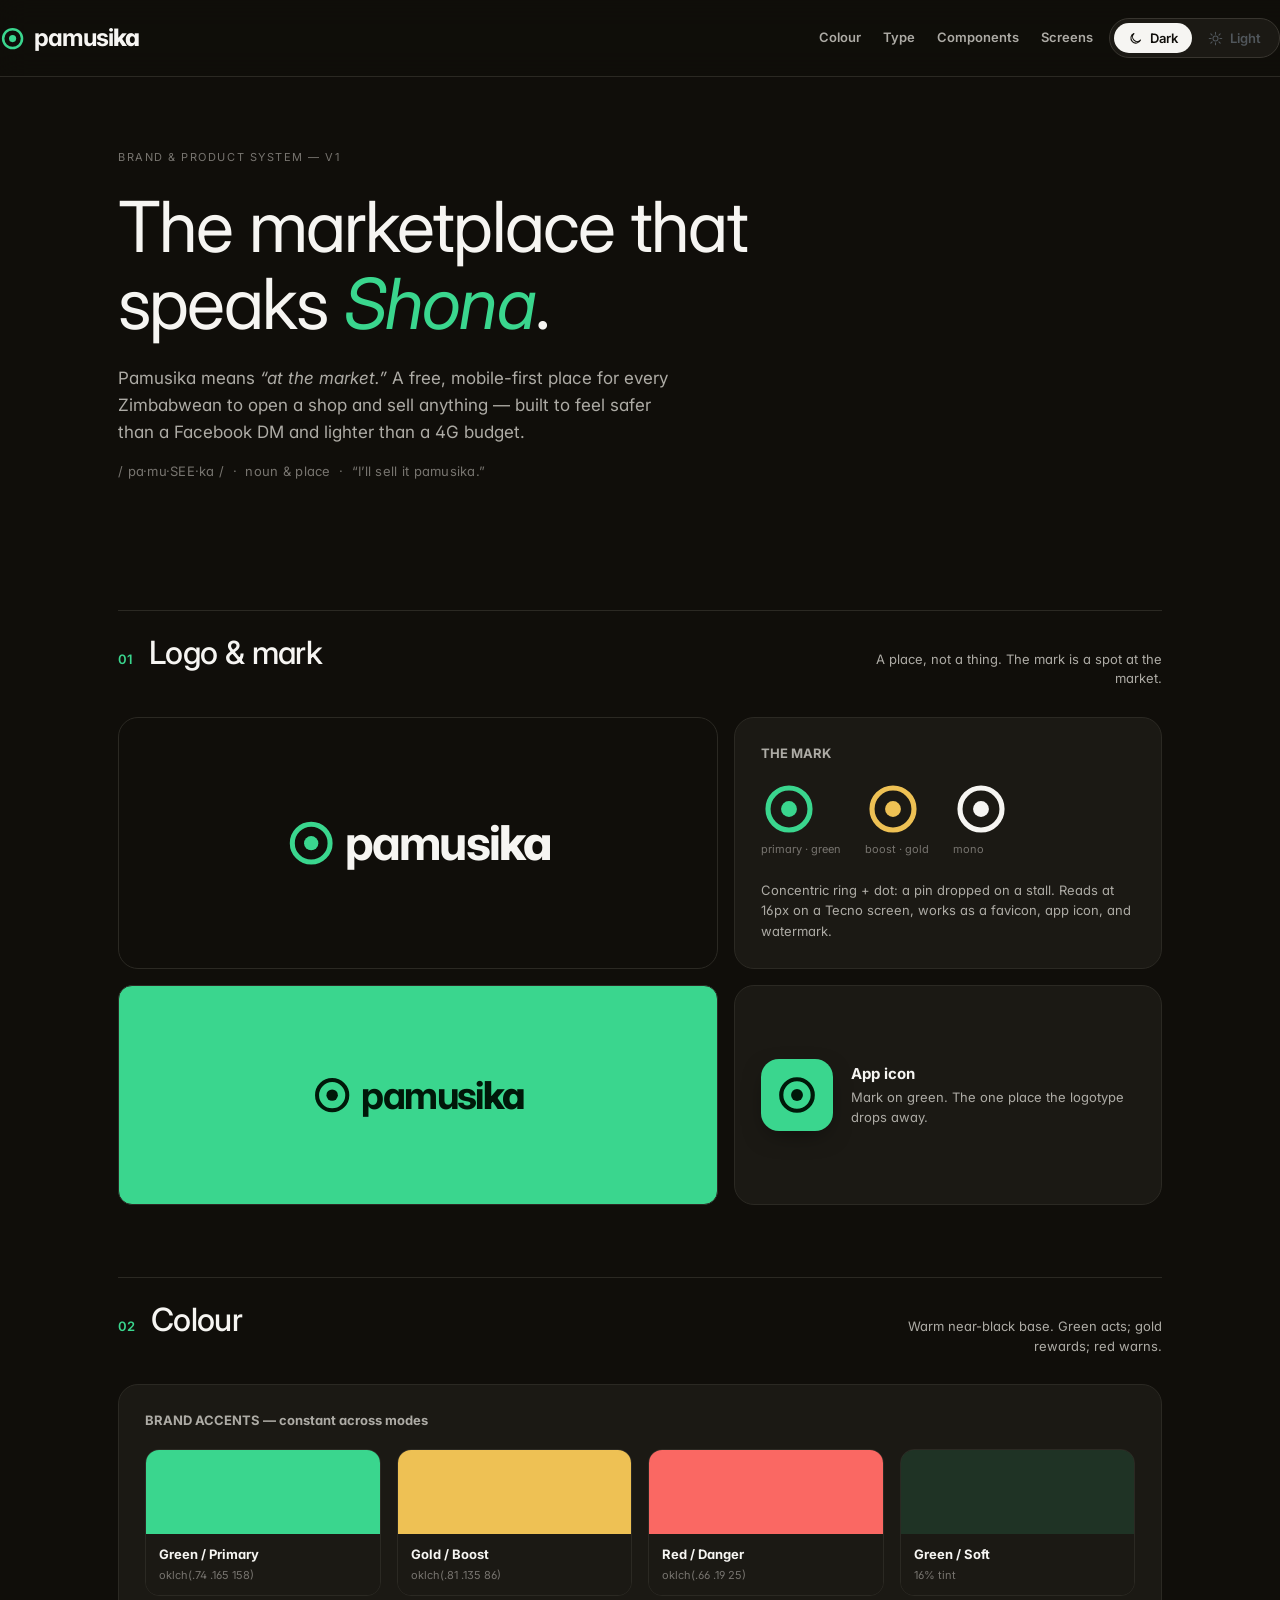
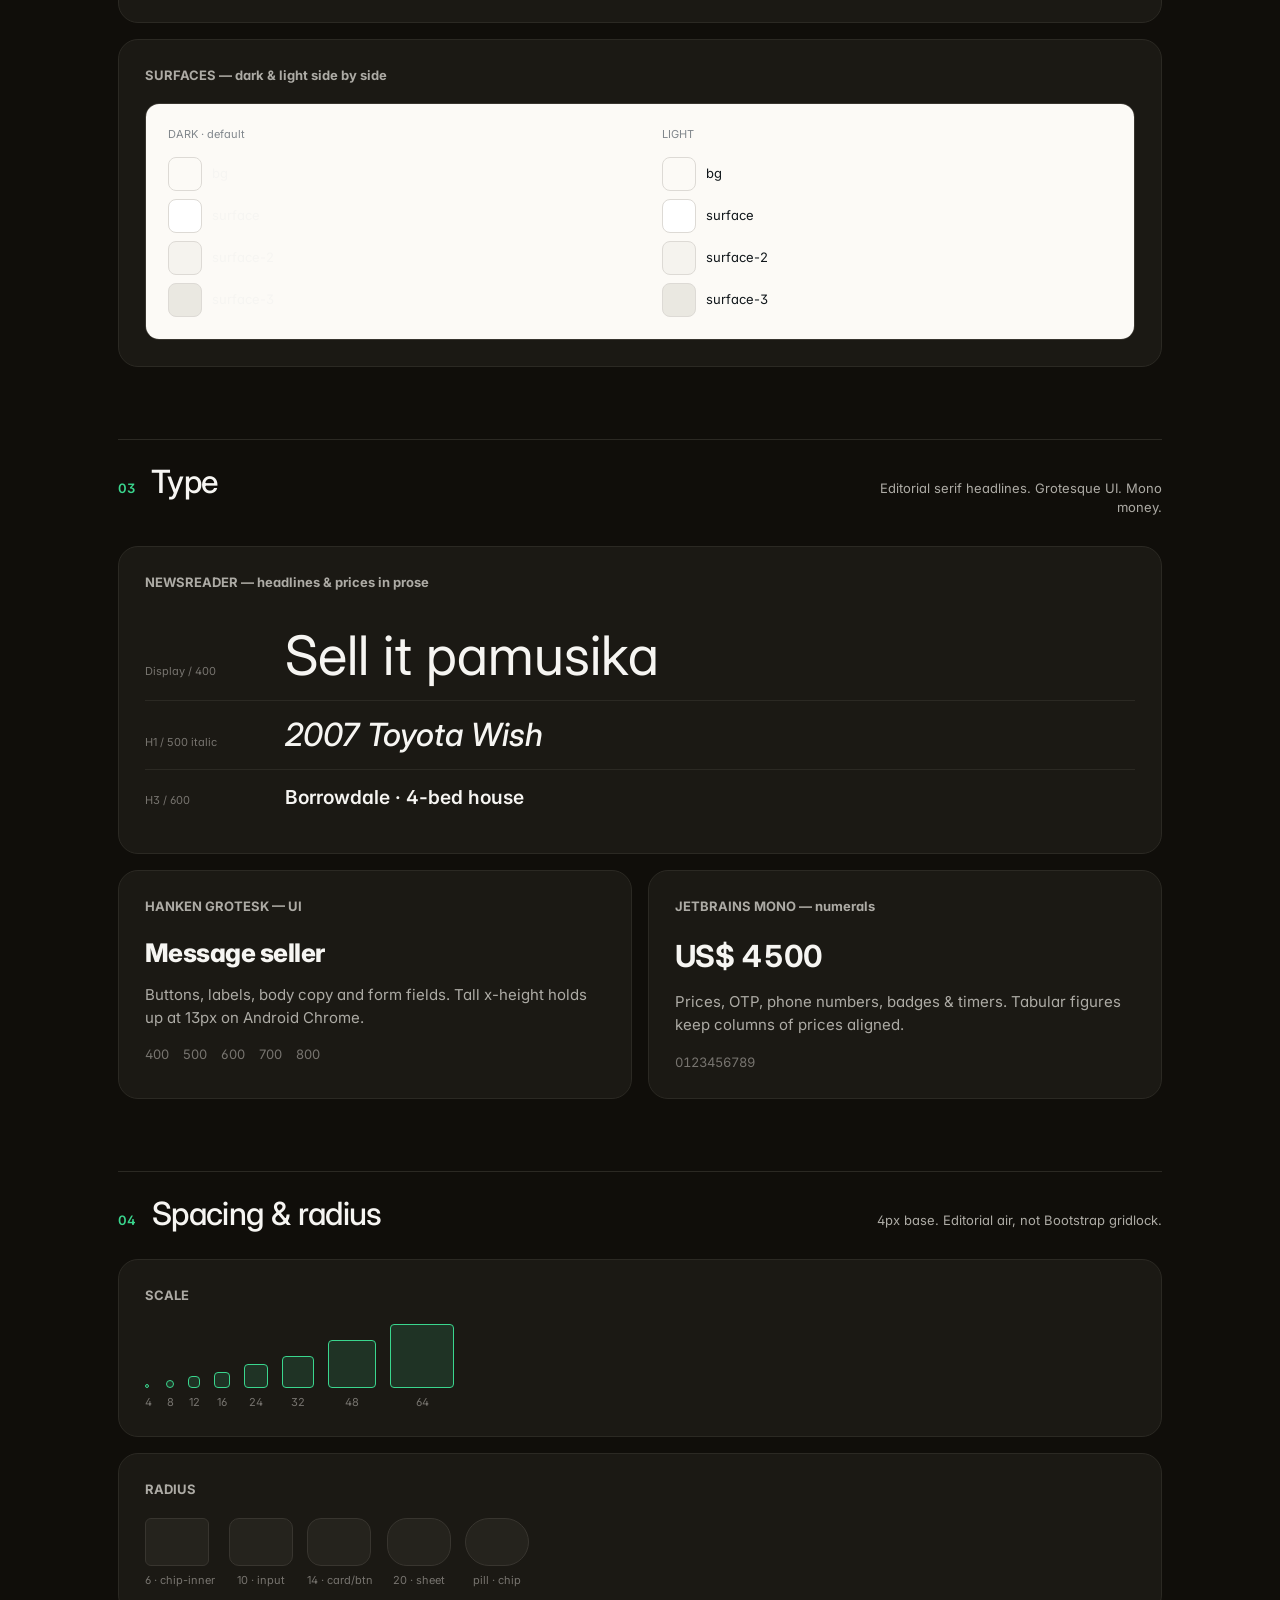
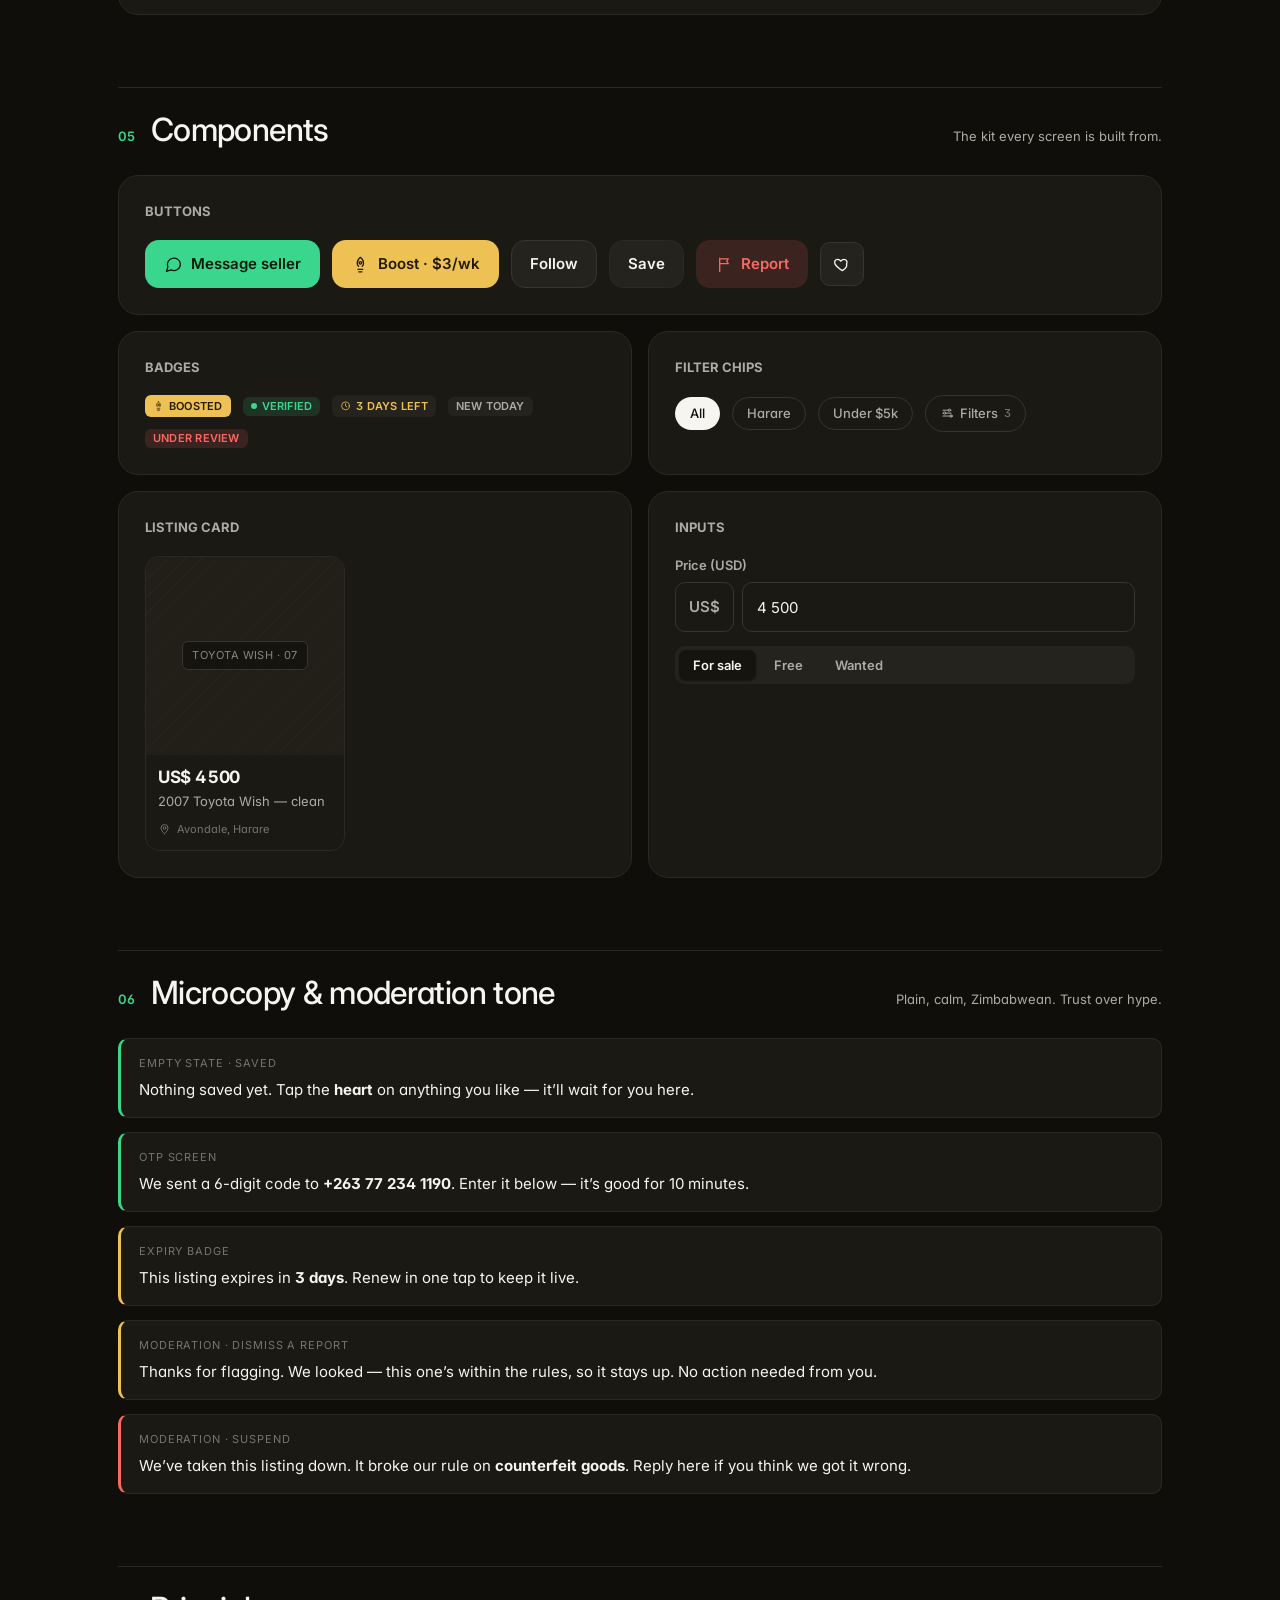
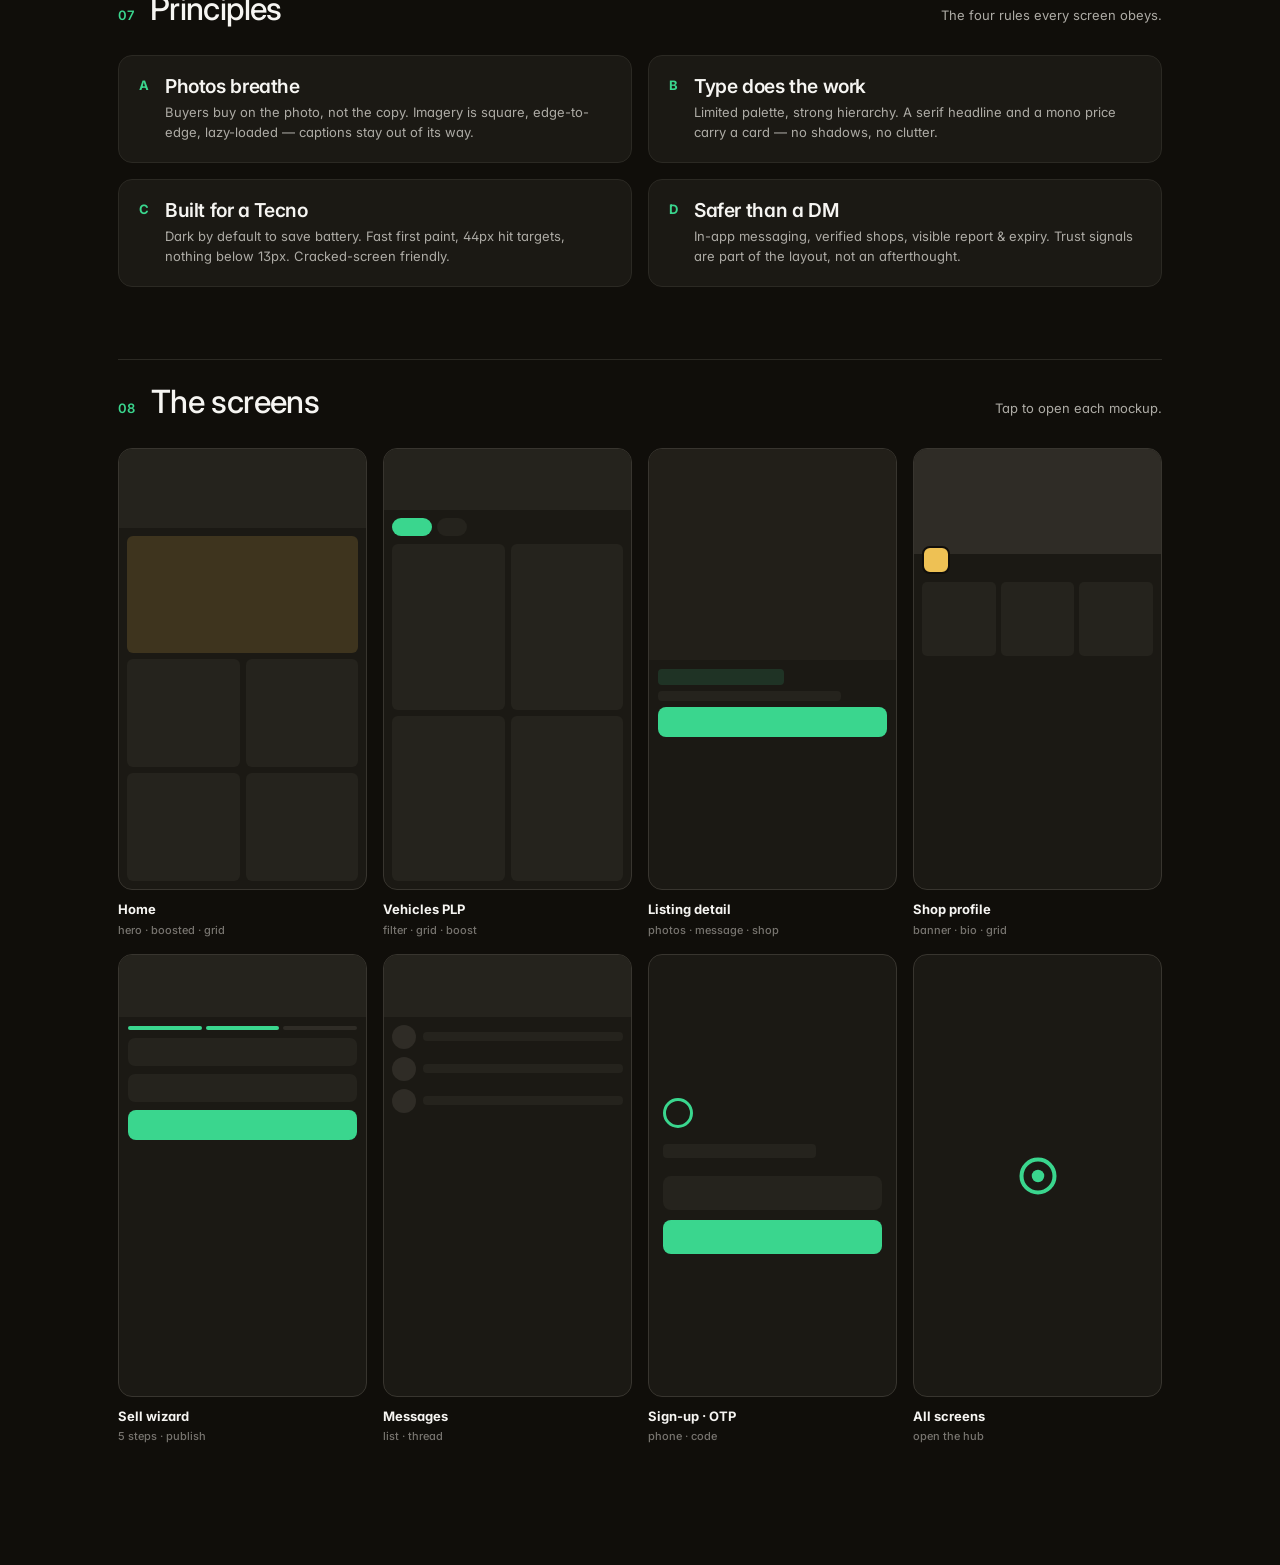
==== commit 0bce11a5: "design: Inter + light default + real Unsplash photos Refactored claude-design handoff to user prefer" ====
--- a/handoff-design/design/index.html
+++ b/handoff-design/design/index.html
@@ -1,5 +1,5 @@
 <!DOCTYPE html>
-<html lang="en" data-theme="dark">
+<html lang="en" data-theme="light">
 <head>
 <meta charset="UTF-8">
 <meta name="viewport" content="width=device-width, initial-scale=1">
@@ -69,7 +69,7 @@
   /* type */
   .type-row { display: flex; align-items: baseline; gap: 20px; padding: 18px 0; border-bottom: 1px solid var(--border-soft); flex-wrap: wrap; }
   .type-row .spec { font-family: var(--font-mono); font-size: var(--fs-xs); color: var(--text-dim); width: 120px; flex: none; }
-  .scale-display { font-family: var(--font-serif); line-height: 1; }
+  .scale-display { font-family: var(--font-display); line-height: 1; }
 
   /* components demo */
   .demo { display: flex; flex-wrap: wrap; gap: 12px; align-items: center; }
@@ -82,7 +82,7 @@
   @media (min-width: 720px){ .principles { grid-template-columns: 1fr 1fr; } }
   .prin { display: flex; gap: 16px; padding: 20px; background: var(--surface); border: 1px solid var(--border-soft); border-radius: var(--r-md); }
   .prin .n { font-family: var(--font-mono); color: var(--green); font-weight: 700; font-size: var(--fs-sm); flex: none; }
-  .prin h4 { font-family: var(--font-serif); font-size: var(--fs-h3); font-weight: 600; margin-bottom: 5px; }
+  .prin h4 { font-family: var(--font-display); font-size: var(--fs-h3); font-weight: 600; margin-bottom: 5px; }
   .prin p { font-size: var(--fs-sm); color: var(--text-muted); line-height: 1.55; }
 
   .screens-grid { grid-template-columns: repeat(2, 1fr); }
@@ -189,7 +189,7 @@
     <div class="panel">
       <div class="panel-head">SURFACES — dark &amp; light side by side</div>
       <div class="mode-pair">
-        <div data-theme="dark" style="background:var(--bg)">
+        <div data-theme="light" style="background:var(--bg)">
           <div style="font-family:var(--font-mono);font-size:var(--fs-xs);color:var(--text-dim);margin-bottom:14px;">DARK · default</div>
           <div style="display:flex;flex-direction:column;gap:8px;">
             <div style="display:flex;gap:10px;align-items:center;"><span style="width:34px;height:34px;border-radius:8px;background:var(--bg);border:1px solid var(--border)"></span><span style="font-size:var(--fs-sm)">bg</span></div>
--- a/handoff-design/design/tokens.css
+++ b/handoff-design/design/tokens.css
@@ -1,25 +1,26 @@
 /* ============================================================
-   PAMUSIKA — Design Tokens
-   "At the market." Dark-mode-first. Green + gold on warm black.
+   PAMUSIKA — Design Tokens (v2)
+   Light-mode default, dark toggle.
+   Inter throughout. Green + gold on warm cream.
    ============================================================ */
 
-/* ---- Fonts (Google) ---- */
-@import url('https://fonts.googleapis.com/css2?family=Newsreader:ital,opsz,wght@0,6..72,400;0,6..72,500;0,6..72,600;1,6..72,400;1,6..72,500&family=Hanken+Grotesk:wght@400;500;600;700;800&family=JetBrains+Mono:wght@400;500;600;700&display=swap');
+/* ---- Font (Google) — Inter variable + tnum for money ---- */
+@import url('https://fonts.googleapis.com/css2?family=Inter:wght@400;500;600;700;800&display=swap');
 
 :root {
   /* ---------- TYPE ---------- */
-  --font-serif: 'Newsreader', Georgia, 'Times New Roman', serif;
-  --font-ui: 'Hanken Grotesk', -apple-system, system-ui, sans-serif;
-  --font-mono: 'JetBrains Mono', ui-monospace, 'SF Mono', monospace;
+  --font-ui: 'Inter', -apple-system, BlinkMacSystemFont, 'Segoe UI', system-ui, sans-serif;
+  --font-display: 'Inter', -apple-system, BlinkMacSystemFont, 'Segoe UI', system-ui, sans-serif;
+  --font-mono: 'Inter', ui-monospace, 'SF Mono', monospace;
 
-  --fs-display: clamp(2.6rem, 9vw, 4.2rem);
+  --fs-display: clamp(2.6rem, 9vw, 4.4rem);
   --fs-h1: 2rem;
   --fs-h2: 1.5rem;
   --fs-h3: 1.2rem;
   --fs-lg: 1.0625rem;
-  --fs-base: 0.9375rem;   /* 15px */
-  --fs-sm: 0.8125rem;     /* 13px */
-  --fs-xs: 0.6875rem;     /* 11px */
+  --fs-base: 0.9375rem;
+  --fs-sm: 0.8125rem;
+  --fs-xs: 0.6875rem;
 
   /* ---------- SPACING (4px base) ---------- */
   --s1: 4px;  --s2: 8px;  --s3: 12px; --s4: 16px;
@@ -30,92 +31,102 @@
   --r-xs: 6px;  --r-sm: 10px; --r-md: 14px;
   --r-lg: 20px; --r-xl: 28px; --r-pill: 999px;
 
-  /* ---------- BRAND ACCENTS (constant across modes) ---------- */
-  --green: oklch(0.74 0.165 158);
-  --green-press: oklch(0.66 0.16 158);
-  --green-ink: oklch(0.20 0.05 158);      /* text ON green */
-  --gold: oklch(0.81 0.135 86);
-  --gold-press: oklch(0.74 0.13 86);
-  --gold-ink: oklch(0.26 0.06 86);        /* text ON gold */
-
-  /* ---------- SEMANTIC ---------- */
-  --danger: oklch(0.66 0.19 25);
-  --danger-soft: oklch(0.66 0.19 25 / 0.14);
-  --warning: var(--gold);
-  --success: var(--green);
+  /* ---------- BRAND ACCENTS (calibrated per mode below) ---------- */
+  --danger: oklch(0.58 0.2 25);
+  --warning: oklch(0.66 0.125 82);
+  --success: oklch(0.6 0.15 158);
 
   /* motion */
   --ease: cubic-bezier(.22,.61,.36,1);
 }
 
 /* =========================================================
-   DARK MODE (default)
+   LIGHT MODE (default)
+   Warm cream surface, cool charcoal ink, market-green primary.
    ========================================================= */
 :root,
+[data-theme="light"] {
+  color-scheme: light;
+
+  /* Surfaces — warm, slightly off-white. Reads premium, not sterile. */
+  --bg: oklch(0.985 0.006 88);
+  --bg-elev: oklch(0.995 0.004 88);
+  --surface: oklch(1 0 0);
+  --surface-2: oklch(0.965 0.007 88);
+  --surface-3: oklch(0.93 0.009 88);
+  --border: oklch(0.89 0.008 88);
+  --border-soft: oklch(0.93 0.006 88);
+
+  /* Ink — slightly cool charcoal for contrast against warm surfaces */
+  --text: oklch(0.2 0.012 240);
+  --text-muted: oklch(0.45 0.012 240);
+  --text-dim: oklch(0.62 0.01 240);
+
+  /* Brand — market green + Zim gold */
+  --green: oklch(0.55 0.16 158);
+  --green-press: oklch(0.48 0.155 158);
+  --green-ink: oklch(0.99 0.01 158);
+  --green-soft: oklch(0.55 0.16 158 / 0.1);
+
+  --gold: oklch(0.7 0.135 82);
+  --gold-press: oklch(0.63 0.13 82);
+  --gold-ink: oklch(0.22 0.05 82);
+  --gold-soft: oklch(0.7 0.135 82 / 0.16);
+
+  --danger: oklch(0.58 0.2 25);
+  --danger-soft: oklch(0.58 0.2 25 / 0.1);
+
+  /* Photo placeholder (only used while lazy-loading) */
+  --ph-a: oklch(0.93 0.008 88);
+  --ph-b: oklch(0.89 0.01 88);
+  --ph-label: oklch(0.55 0.01 88);
+
+  --shadow-sm: 0 1px 2px oklch(0.5 0.02 240 / 0.08);
+  --shadow-md: 0 10px 30px -12px oklch(0.4 0.02 240 / 0.18);
+  --shadow-lg: 0 30px 70px -24px oklch(0.4 0.02 240 / 0.24);
+  --scrim: oklch(0.18 0.01 240 / 0.5);
+}
+
+/* =========================================================
+   DARK MODE (toggle)
+   Warm near-black, near-white ink, brighter green for AA contrast.
+   ========================================================= */
 [data-theme="dark"] {
   color-scheme: dark;
-  --bg: oklch(0.165 0.008 162);
-  --bg-elev: oklch(0.185 0.009 162);
-  --surface: oklch(0.205 0.01 162);
-  --surface-2: oklch(0.245 0.011 162);
-  --surface-3: oklch(0.285 0.012 162);
-  --border: oklch(0.32 0.012 162);
-  --border-soft: oklch(0.27 0.011 162);
 
-  --text: oklch(0.965 0.004 162);
-  --text-muted: oklch(0.74 0.009 162);
-  --text-dim: oklch(0.56 0.009 162);
+  --bg: oklch(0.165 0.008 88);
+  --bg-elev: oklch(0.19 0.009 88);
+  --surface: oklch(0.215 0.01 88);
+  --surface-2: oklch(0.255 0.011 88);
+  --surface-3: oklch(0.295 0.012 88);
+  --border: oklch(0.33 0.012 88);
+  --border-soft: oklch(0.28 0.011 88);
 
-  --green-soft: oklch(0.74 0.165 158 / 0.16);
-  --gold-soft: oklch(0.81 0.135 86 / 0.16);
+  --text: oklch(0.97 0.004 88);
+  --text-muted: oklch(0.74 0.009 88);
+  --text-dim: oklch(0.56 0.009 88);
 
-  --ph-a: oklch(0.24 0.012 162);   /* photo placeholder base */
-  --ph-b: oklch(0.27 0.014 162);   /* photo placeholder stripe */
-  --ph-label: oklch(0.62 0.01 162);
+  --green: oklch(0.78 0.165 158);
+  --green-press: oklch(0.7 0.16 158);
+  --green-ink: oklch(0.18 0.05 158);
+  --green-soft: oklch(0.78 0.165 158 / 0.14);
+
+  --gold: oklch(0.83 0.135 86);
+  --gold-press: oklch(0.76 0.13 86);
+  --gold-ink: oklch(0.22 0.05 86);
+  --gold-soft: oklch(0.83 0.135 86 / 0.16);
+
+  --danger: oklch(0.7 0.18 25);
+  --danger-soft: oklch(0.7 0.18 25 / 0.14);
+
+  --ph-a: oklch(0.24 0.012 88);
+  --ph-b: oklch(0.27 0.014 88);
+  --ph-label: oklch(0.62 0.01 88);
 
   --shadow-sm: 0 1px 2px oklch(0 0 0 / 0.4);
   --shadow-md: 0 8px 24px -8px oklch(0 0 0 / 0.55);
   --shadow-lg: 0 24px 60px -20px oklch(0 0 0 / 0.7);
-  --scrim: oklch(0.1 0.005 162 / 0.72);
-}
-
-/* =========================================================
-   LIGHT MODE
-   ========================================================= */
-[data-theme="light"] {
-  color-scheme: light;
-  --bg: oklch(0.975 0.004 150);
-  --bg-elev: oklch(0.995 0.003 150);
-  --surface: oklch(1 0 0);
-  --surface-2: oklch(0.965 0.005 150);
-  --surface-3: oklch(0.94 0.006 150);
-  --border: oklch(0.9 0.006 150);
-  --border-soft: oklch(0.93 0.005 150);
-
-  --text: oklch(0.22 0.012 162);
-  --text-muted: oklch(0.46 0.012 162);
-  --text-dim: oklch(0.6 0.01 162);
-
-  --green: oklch(0.6 0.15 158);
-  --green-press: oklch(0.53 0.145 158);
-  --green-ink: oklch(0.99 0.01 158);
-  --gold: oklch(0.66 0.125 82);
-  --gold-press: oklch(0.59 0.12 82);
-  --gold-ink: oklch(0.99 0.01 82);
-  --danger: oklch(0.58 0.2 25);
-
-  --green-soft: oklch(0.6 0.15 158 / 0.12);
-  --gold-soft: oklch(0.66 0.125 82 / 0.14);
-  --danger-soft: oklch(0.58 0.2 25 / 0.1);
-
-  --ph-a: oklch(0.93 0.006 150);
-  --ph-b: oklch(0.9 0.008 150);
-  --ph-label: oklch(0.55 0.01 150);
-
-  --shadow-sm: 0 1px 2px oklch(0.5 0.02 162 / 0.12);
-  --shadow-md: 0 10px 30px -12px oklch(0.4 0.02 162 / 0.22);
-  --shadow-lg: 0 30px 70px -24px oklch(0.4 0.02 162 / 0.28);
-  --scrim: oklch(0.2 0.01 162 / 0.5);
+  --scrim: oklch(0.1 0.005 88 / 0.72);
 }
 
 /* =========================================================
@@ -134,10 +145,16 @@
   background: var(--bg);
   -webkit-font-smoothing: antialiased;
   text-rendering: optimizeLegibility;
+  font-feature-settings: "cv11" 1, "ss01" 1;
 }
 
-h1, h2, h3, h4 { font-family: var(--font-serif); font-weight: 500; line-height: 1.08; letter-spacing: -0.01em; }
-h1 { font-size: var(--fs-h1); }
+h1, h2, h3, h4 {
+  font-family: var(--font-display);
+  font-weight: 700;
+  line-height: 1.1;
+  letter-spacing: -0.02em;
+}
+h1 { font-size: var(--fs-h1); letter-spacing: -0.025em; }
 h2 { font-size: var(--fs-h2); }
 h3 { font-size: var(--fs-h3); }
 
@@ -146,12 +163,15 @@
 img, svg { display: block; max-width: 100%; }
 input, textarea, select { font-family: inherit; font-size: inherit; color: inherit; }
 
-::selection { background: var(--green-soft); }
+::selection { background: var(--green-soft); color: var(--text); }
 
-/* numerals / money / labels */
-.mono { font-family: var(--font-mono); font-feature-settings: "tnum" 1; }
-.serif { font-family: var(--font-serif); }
+/* Money / numbers - tabular nums for clean alignment */
+.mono, .num, .tabular {
+  font-family: var(--font-mono);
+  font-feature-settings: "tnum" 1, "cv11" 1;
+  font-variant-numeric: tabular-nums;
+}
 
-/* scrollbars */
+/* scrollbars hidden in horizontal rails */
 .scroll-x::-webkit-scrollbar, .scroll-y::-webkit-scrollbar { height: 0; width: 0; }
 .scroll-x { scrollbar-width: none; -ms-overflow-style: none; }
--- a/handoff-design/design/components.css
+++ b/handoff-design/design/components.css
@@ -17,15 +17,15 @@
 .mark.gold .dot { fill: var(--gold); }
 
 .wordmark {
-  font-family: var(--font-serif);
-  font-weight: 500;
-  letter-spacing: -0.02em;
+  font-family: var(--font-display);
+  font-weight: 700;
+  letter-spacing: -0.04em;
   display: inline-flex; align-items: center; gap: 9px;
   color: var(--text);
 }
 .wordmark .mark { width: 1.05em; height: 1.05em; }
 .wordmark .w { line-height: 1; }
-.wordmark .w b { font-weight: 600; }
+.wordmark .w b { font-weight: 800; }
 
 /* ---------- BUTTONS ---------- */
 .btn {
@@ -162,7 +162,7 @@
 
 /* ---------- AVATAR / SHOP ---------- */
 .avatar { border-radius: 50%; overflow: hidden; flex: none; background: var(--surface-2);
-  display: grid; place-items: center; font-family: var(--font-serif); font-weight: 600; }
+  display: grid; place-items: center; font-family: var(--font-display); font-weight: 600; }
 .avatar.sq { border-radius: var(--r-sm); }
 .verified { color: var(--green); }
 
@@ -214,7 +214,7 @@
 }
 .appbar .wordmark { font-size: 1.4rem; }
 .appbar-spacer { flex: 1; }
-.appbar-title { font-family: var(--font-serif); font-size: var(--fs-h3); font-weight: 600; white-space: nowrap; }
+.appbar-title { font-family: var(--font-display); font-size: var(--fs-h3); font-weight: 600; white-space: nowrap; }
 .iconbtn { width: 42px; height: 42px; border-radius: var(--r-sm); display: grid; place-items: center;
   color: var(--text); background: transparent; position: relative; }
 .iconbtn svg { width: 22px; height: 22px; }
@@ -280,3 +280,15 @@
 html[data-review] .device { height: auto; }
 html[data-review] .app { position: static; }
 html[data-review] .screen { overflow: visible; flex: none; }
+
+
+/* ---------- v2: photos inside .ph placeholders ----------
+   Image overlays the lazy-load stripe pattern. Falls back to
+   stripes + label tag if the image 404s or is slow. */
+.ph img {
+  position: absolute; inset: 0;
+  width: 100%; height: 100%;
+  object-fit: cover; object-position: center;
+  z-index: 1;
+}
+.ph img + .ph-tag { display: none; }
